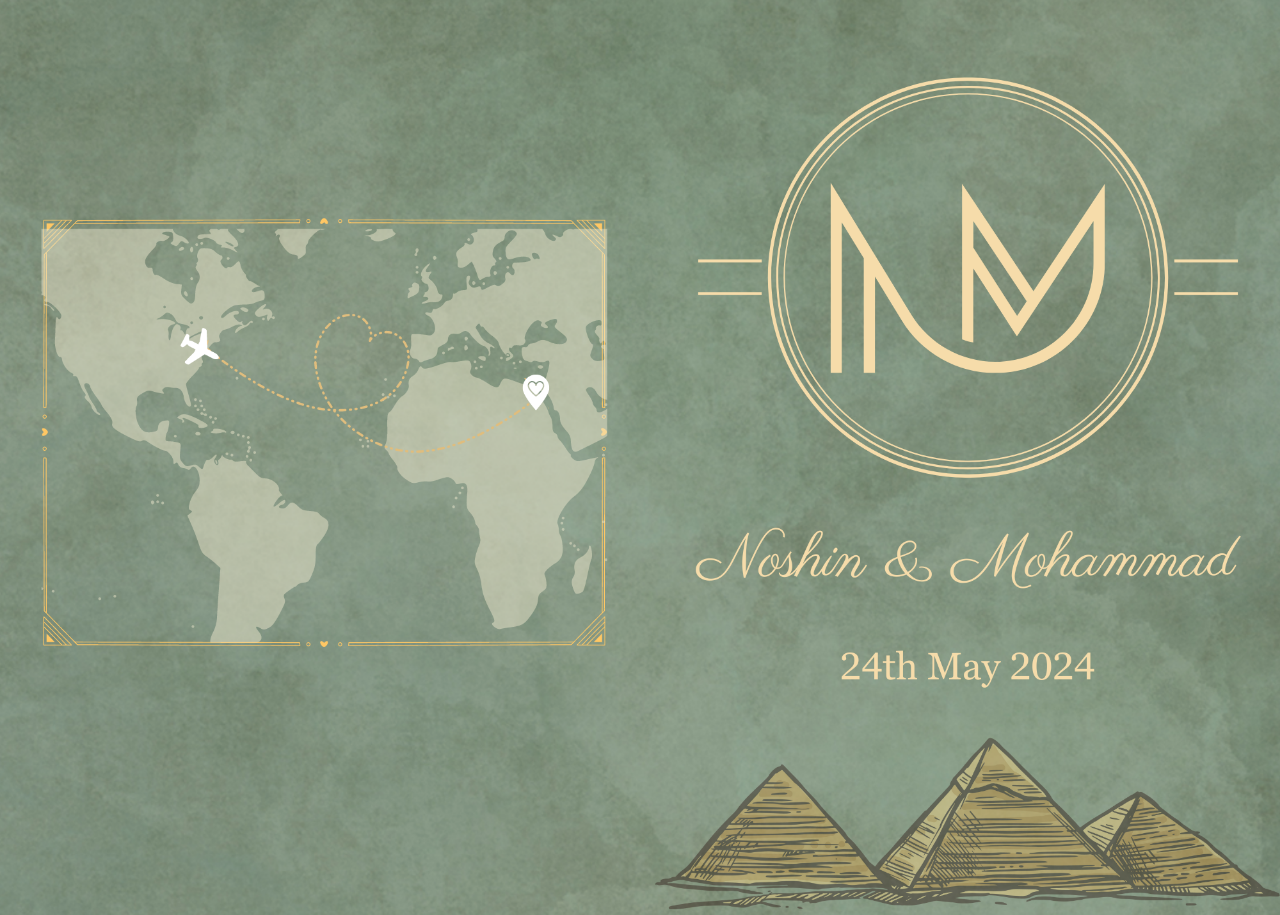
==== index.html @ fd436bfc "initial commit" ====
<!DOCTYPE html>
<html>
<head>
    <title>mohammadxnoshin</title>
    <link rel="stylesheet" href="style.css">
</head>
<body>
    <img src="Egypt passport cover.png" style="width:100%"/>
</body>

</html>
---- style.css ----
body {
    /*background: #6e28d9;*/
    padding: 0 0px;
    color: white; /* Change my color to yellow */
    margin: 0;
    height: 100%;
    display: flex;
    justify-content: space-around;
    align-items: center;
    flex-flow: column;
  }
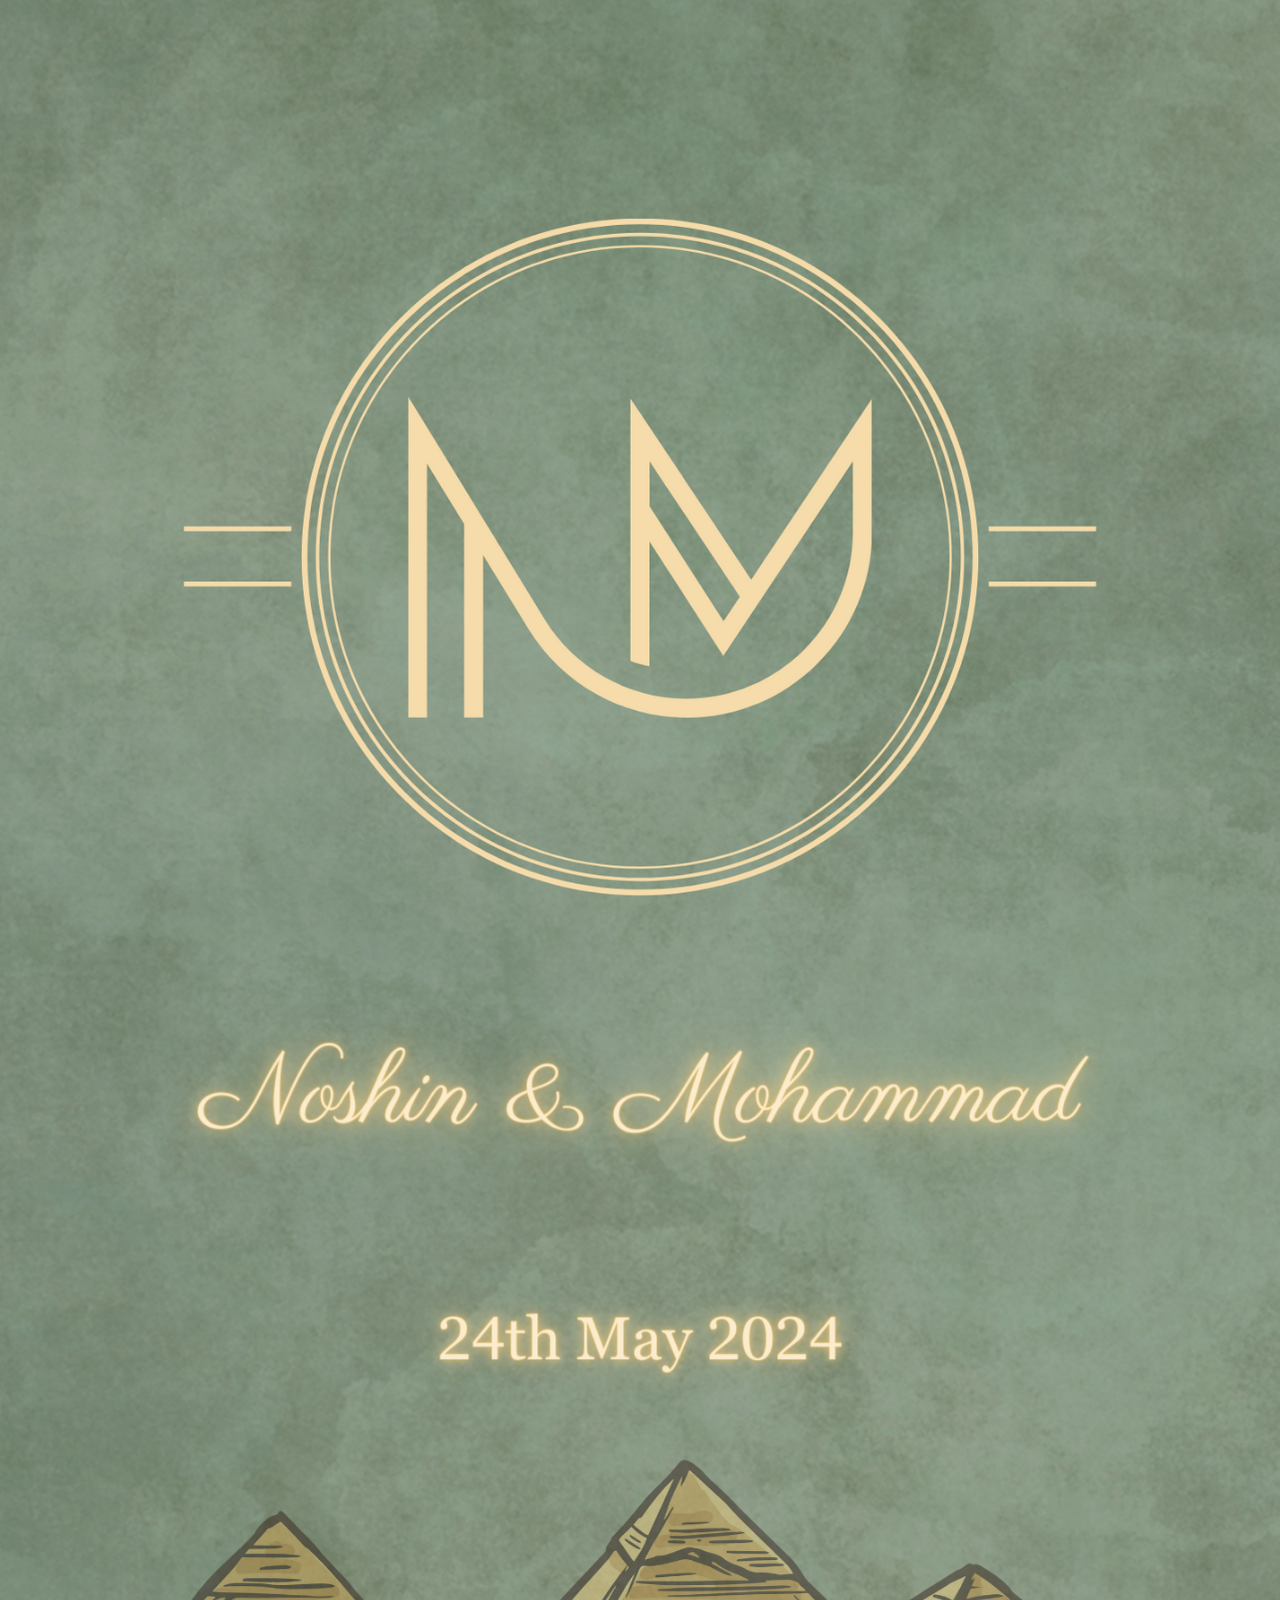
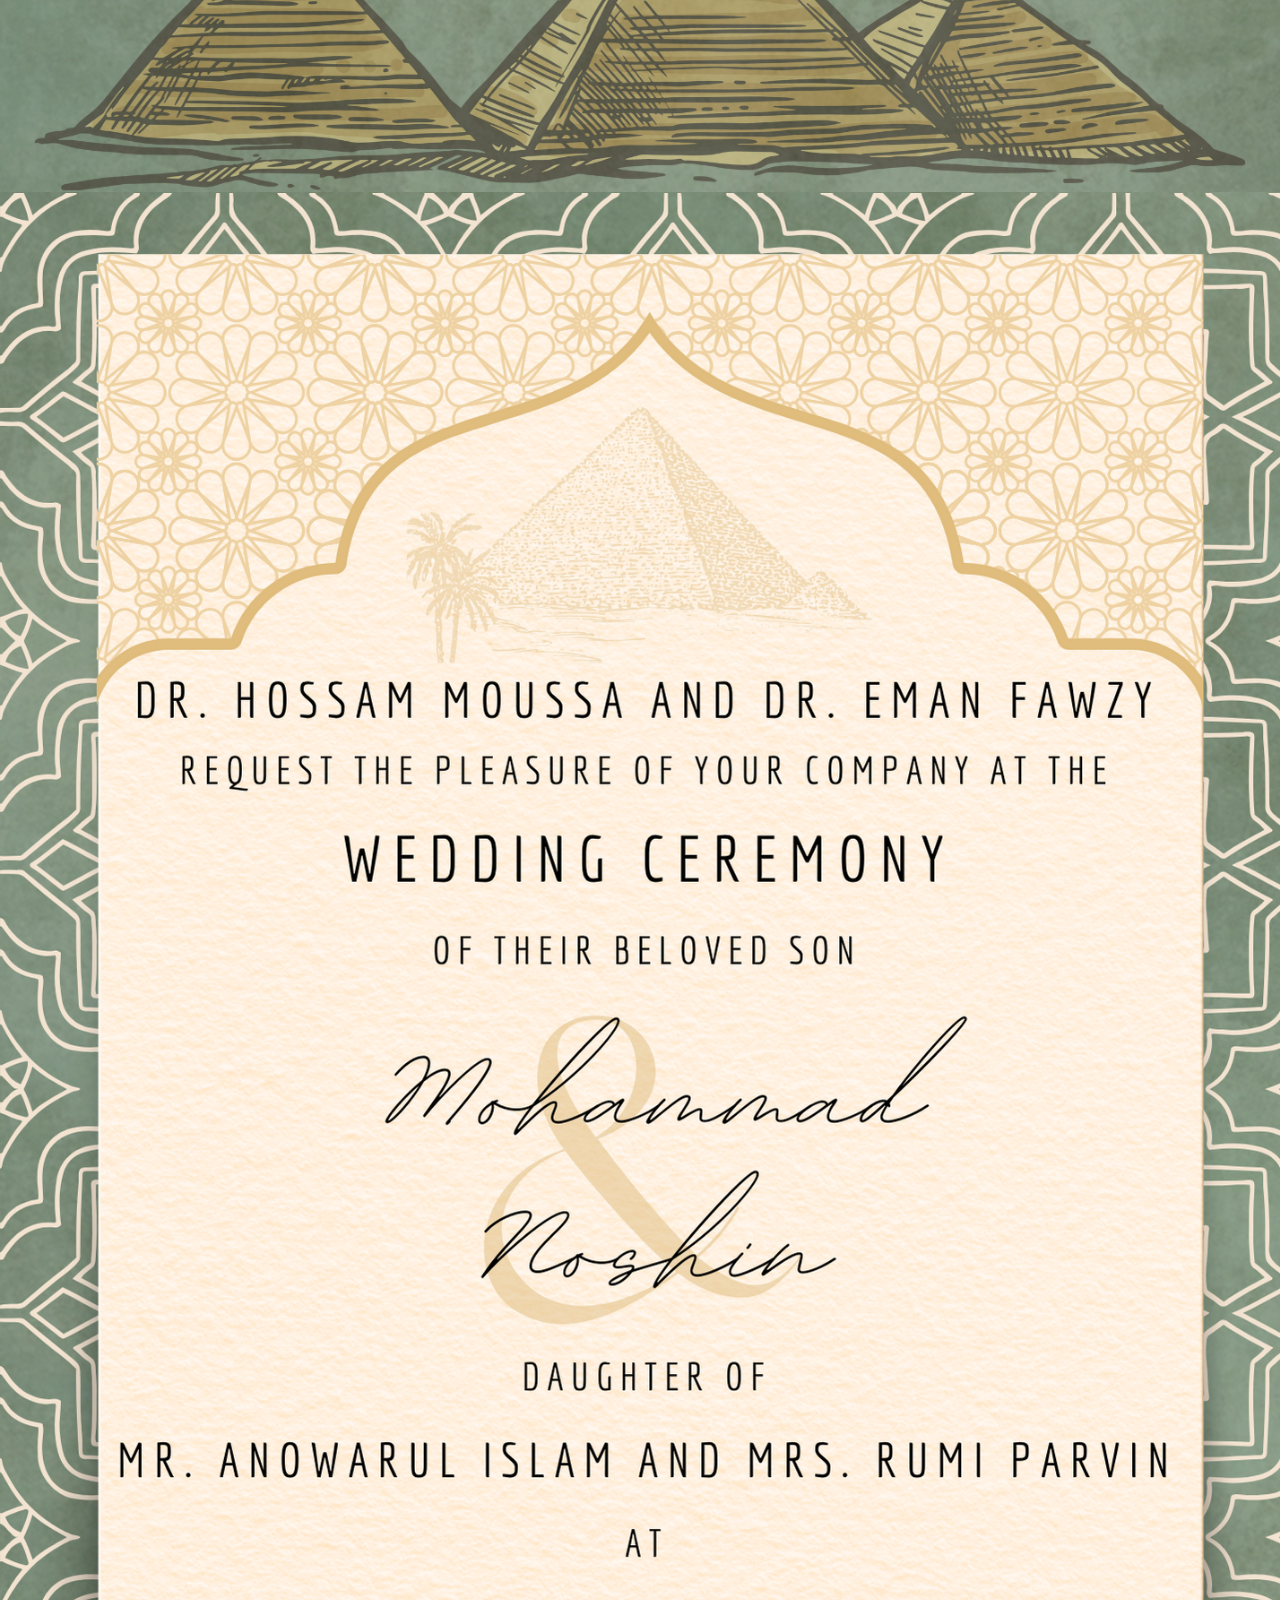
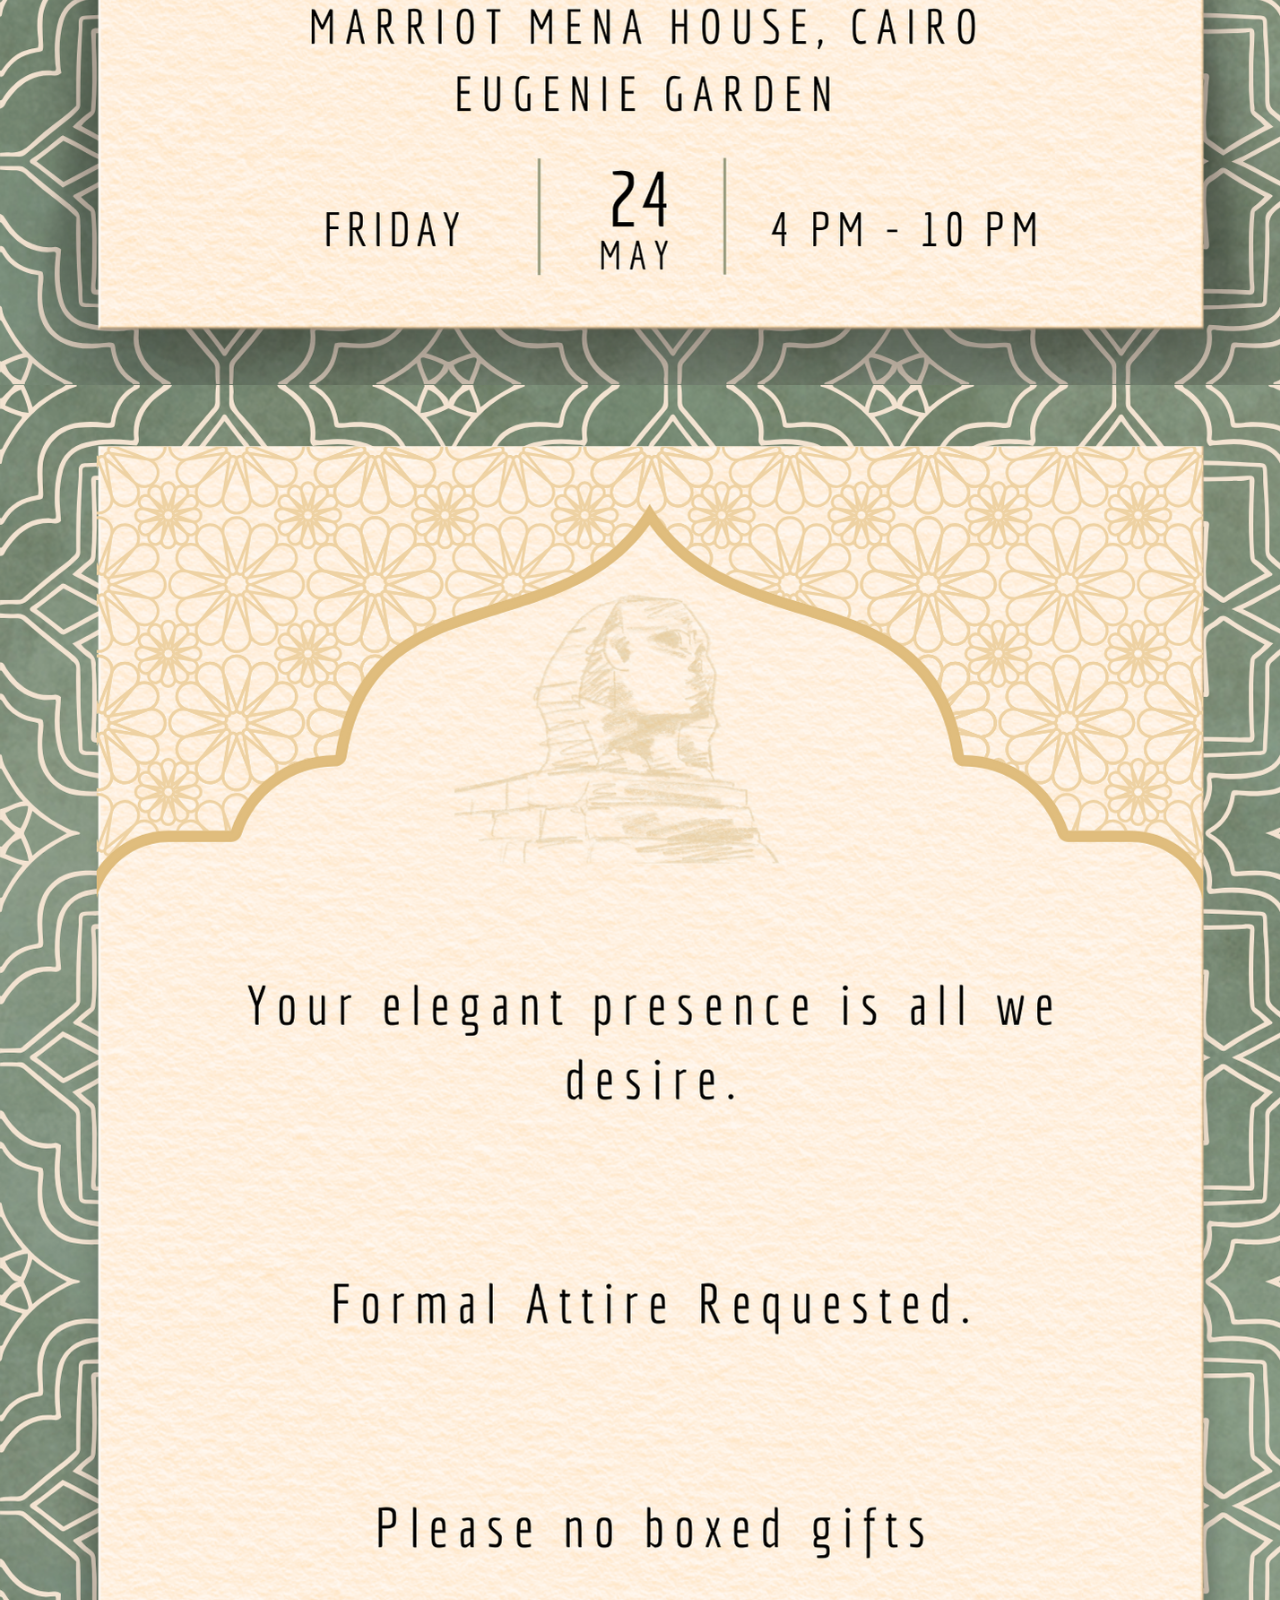
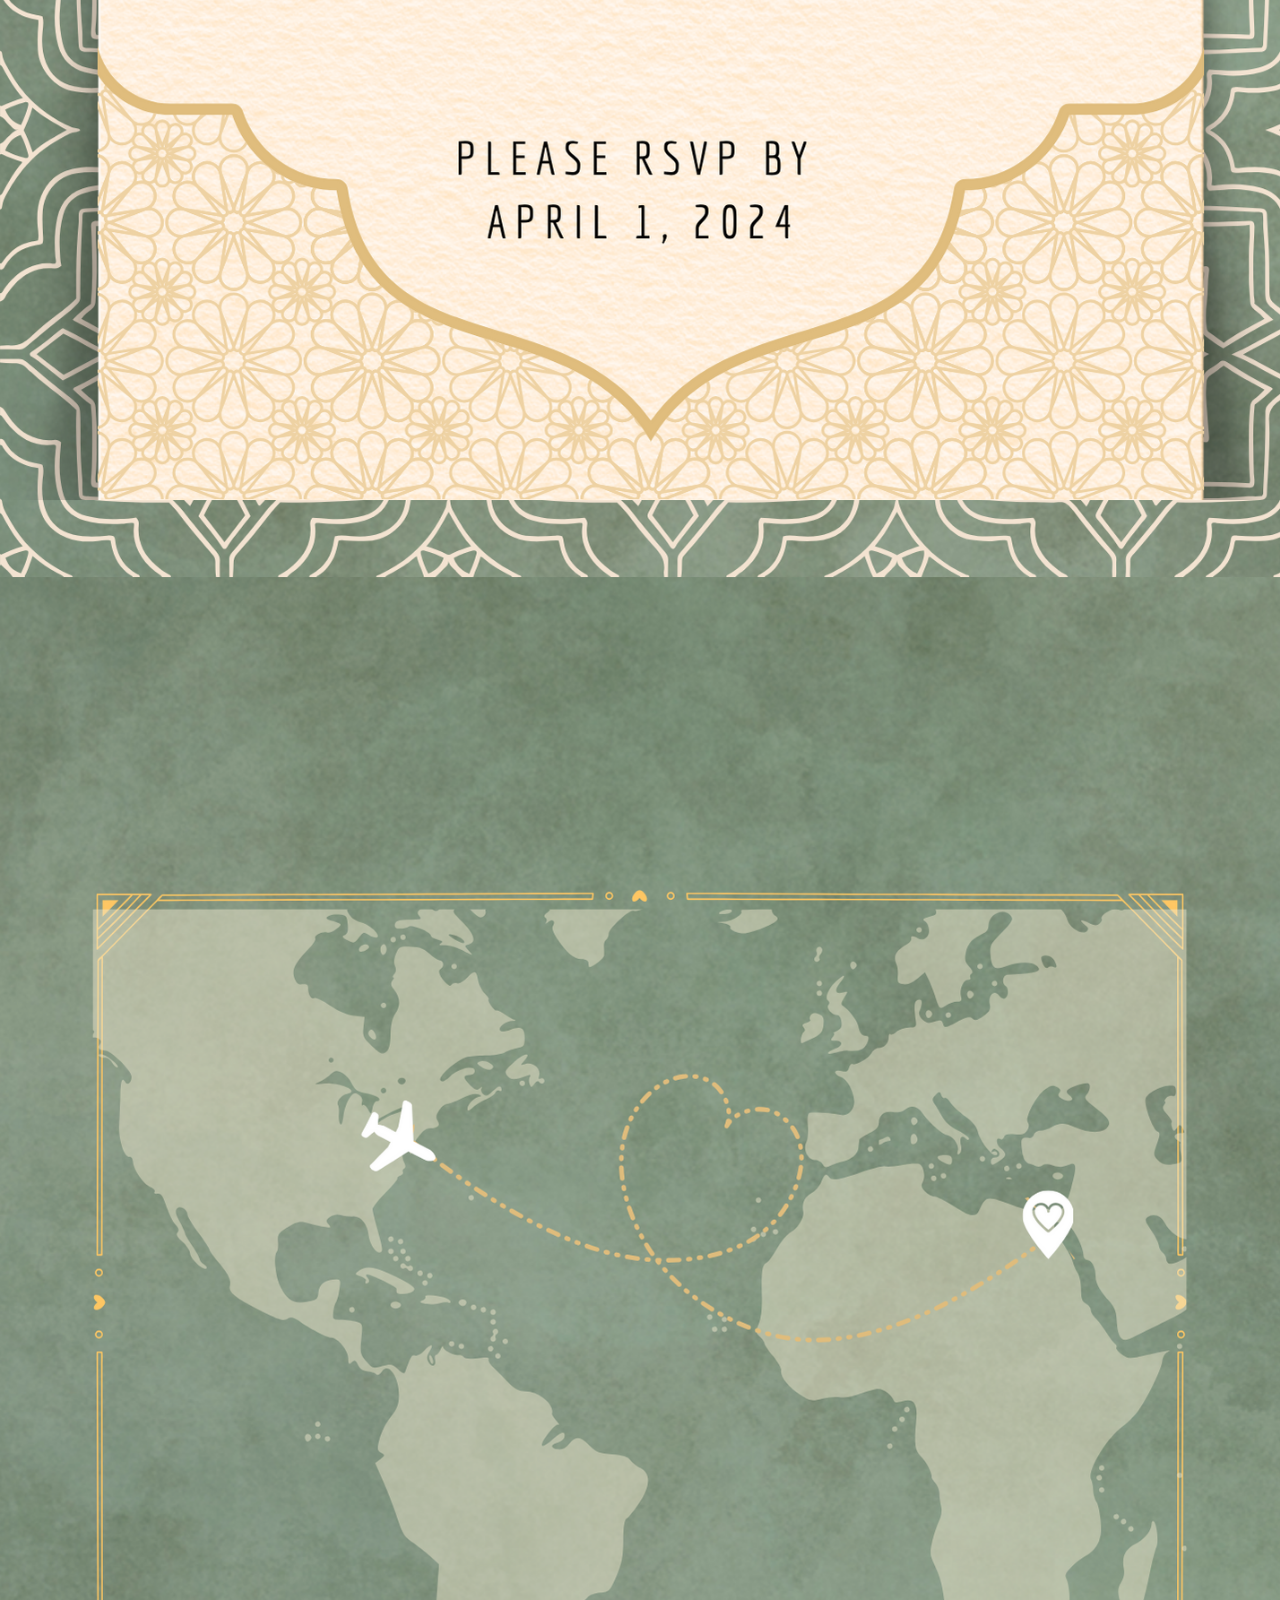
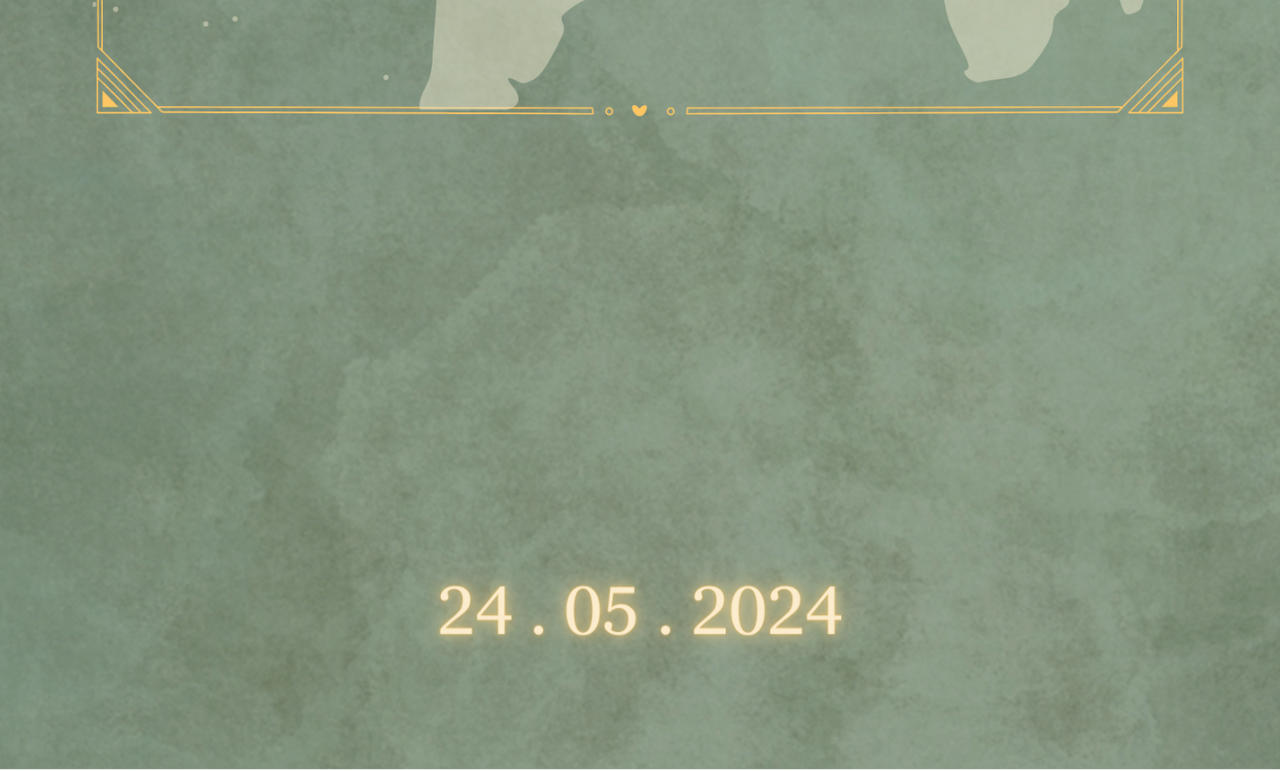
==== commit 9059a309: "added all pages" ====
--- a/index.html
+++ b/index.html
@@ -5,7 +5,10 @@
     <link rel="stylesheet" href="style.css">
 </head>
 <body>
-    <img src="Egypt passport cover.png" style="width:100%"/>
+    <img src="images/5.png" style="width:100%"/>
+    <img src="images/1.png" style="width:100%"/>
+    <img src="images/2.png" style="width:100%"/>
+    <img src="images/6.png" style="width:100%"/>
 </body>
 
 </html>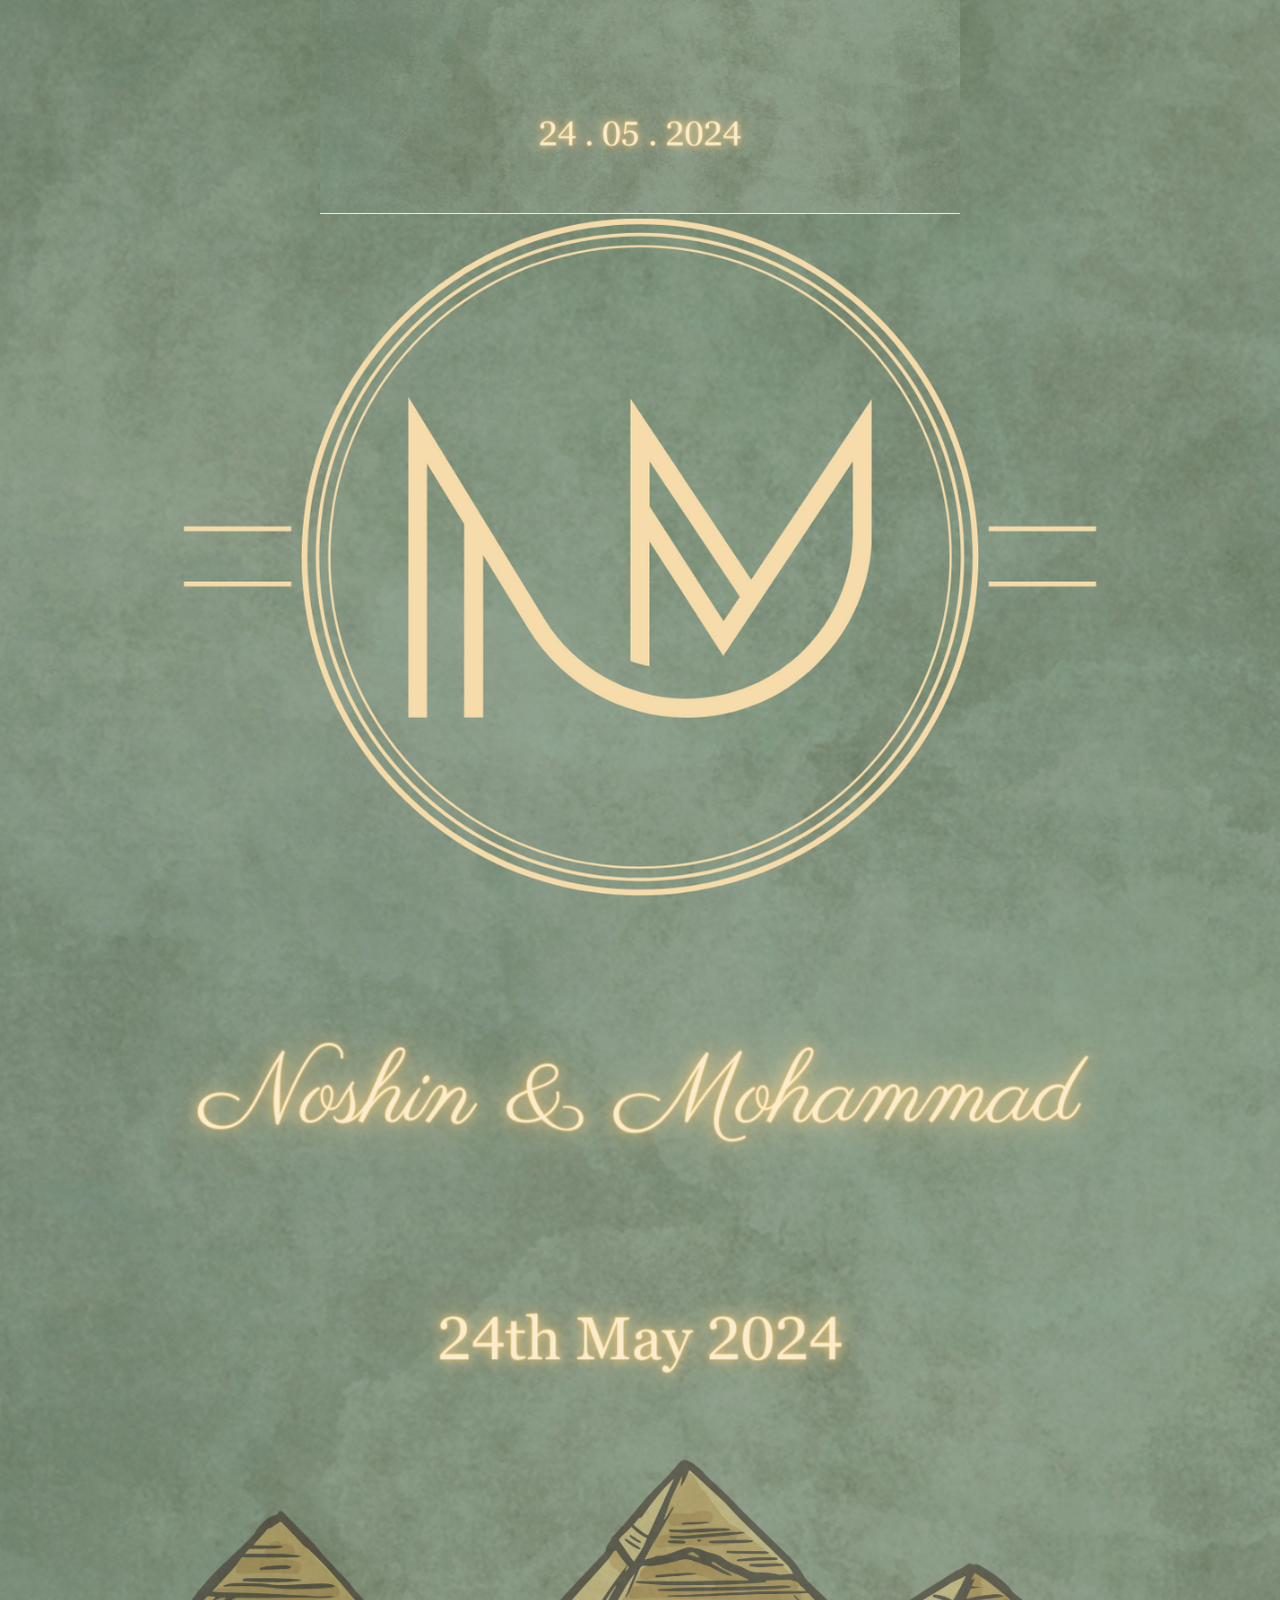
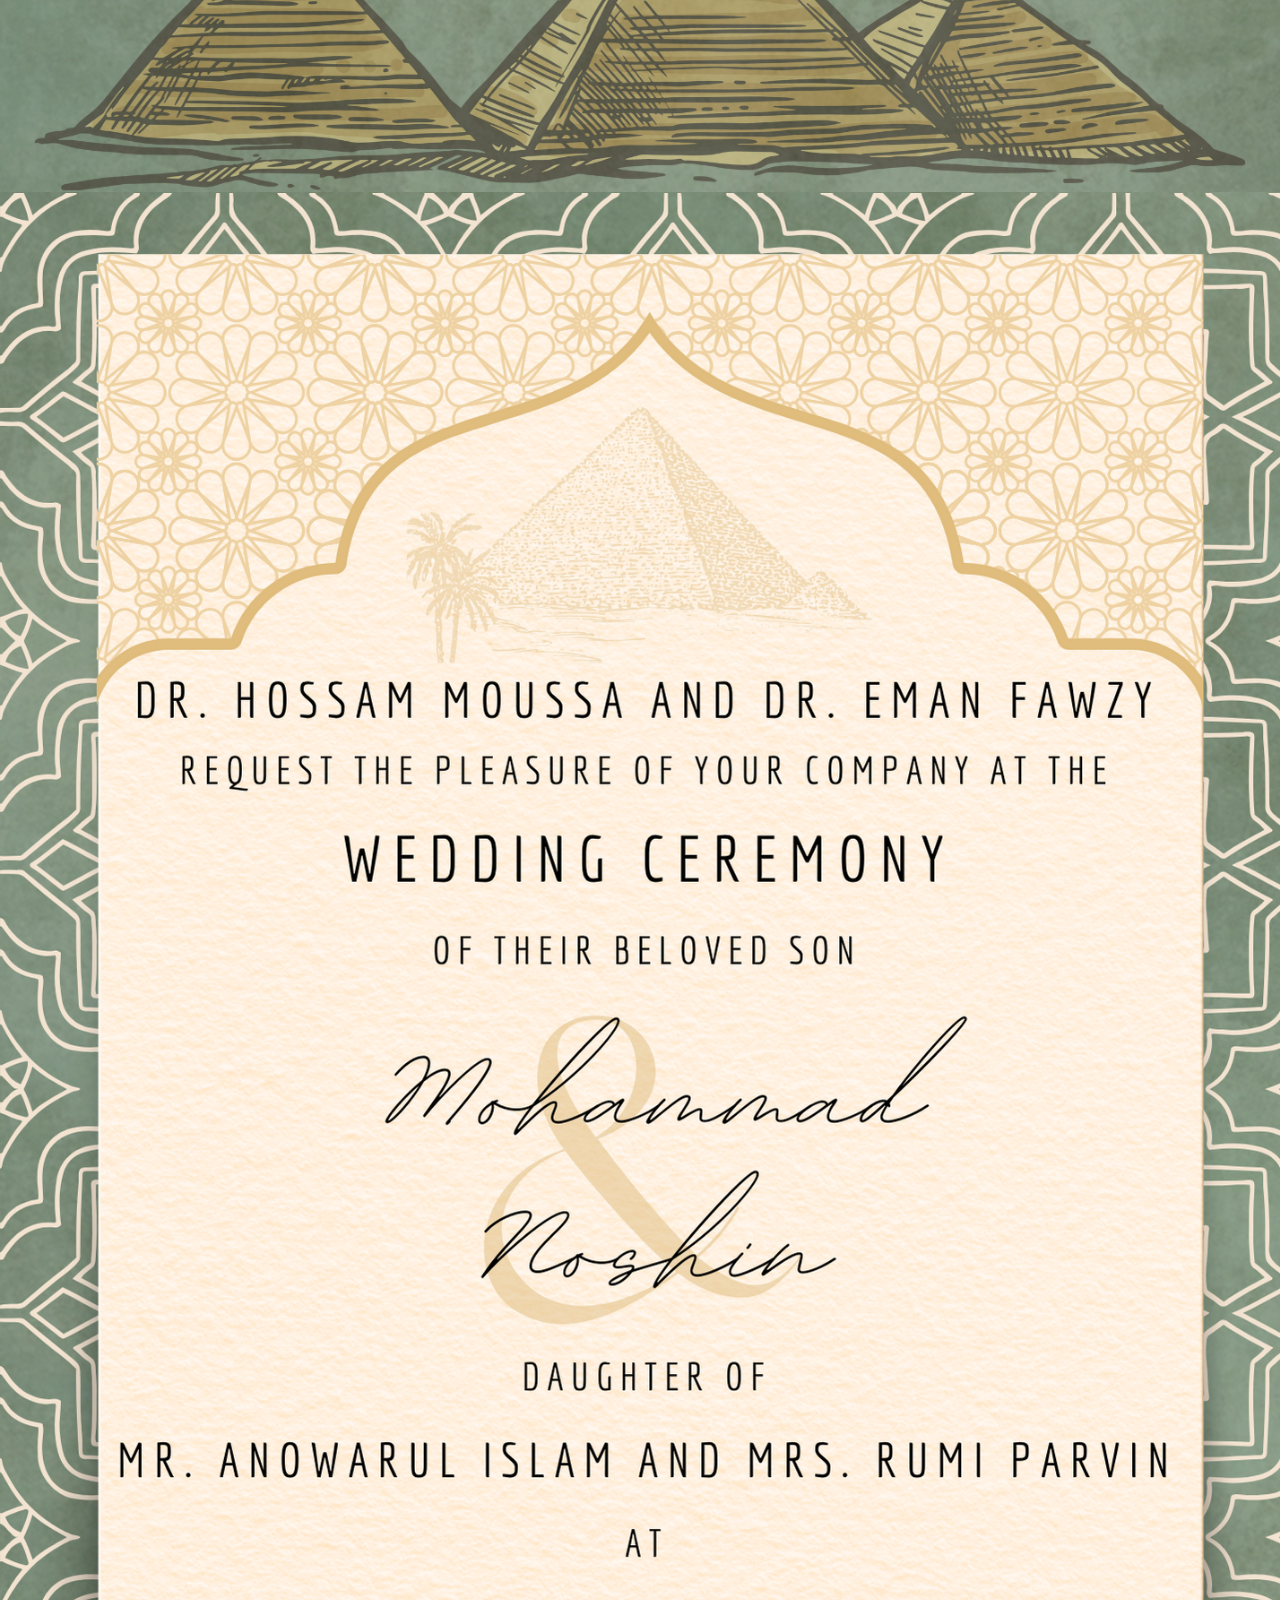
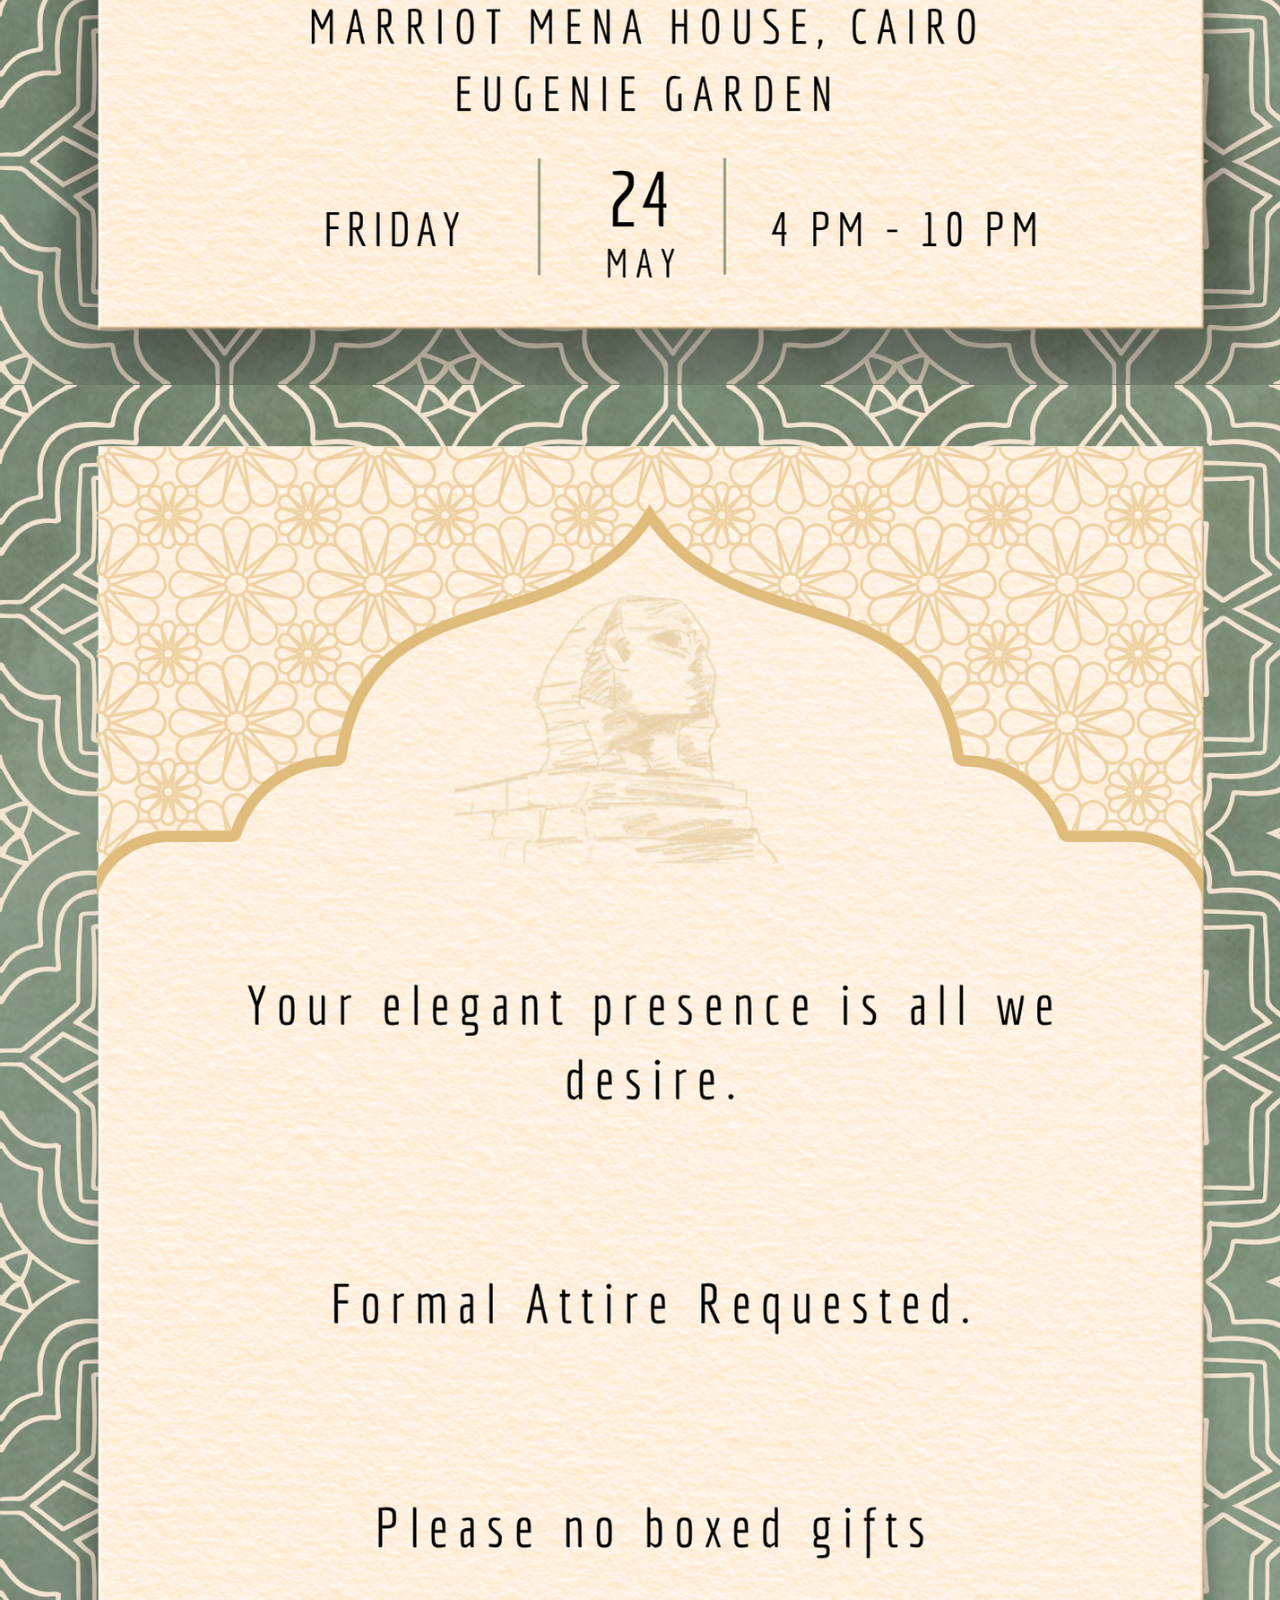
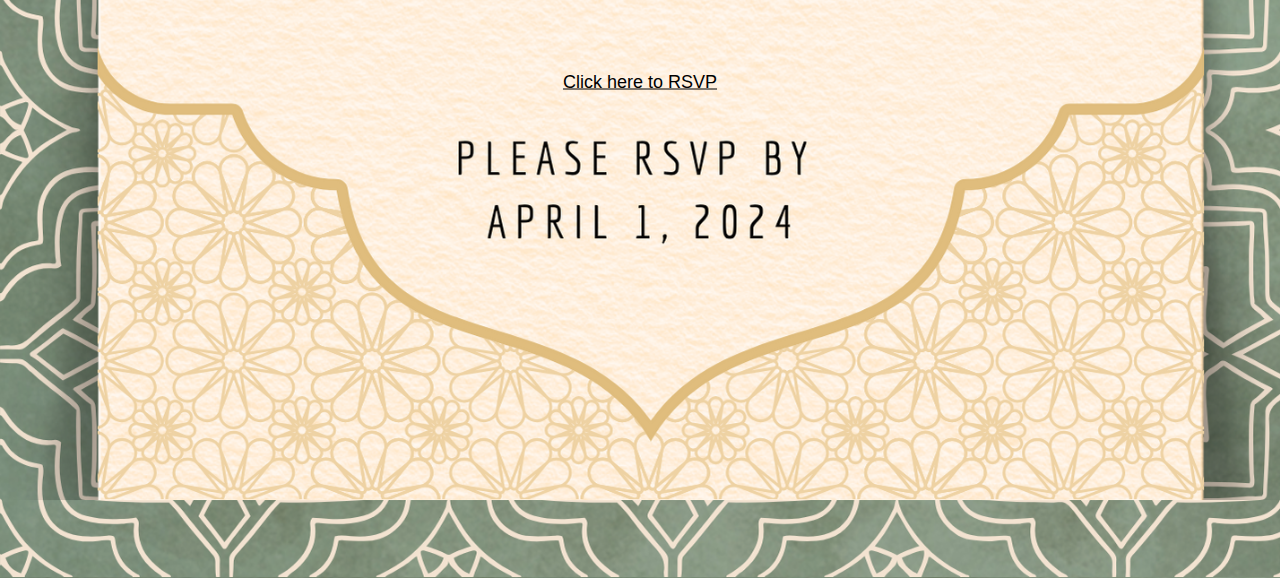
==== commit a43bc8f6: "added button" ====
--- a/index.html
+++ b/index.html
@@ -1,14 +1,21 @@
 <!DOCTYPE html>
 <html>
+
 <head>
     <title>mohammadxnoshin</title>
     <link rel="stylesheet" href="style.css">
+    <meta name="viewport" content="width=device-width, height=device-height, initial-scale=1.0, viewport-fit=cover">
 </head>
+
 <body>
-    <img src="images/5.png" style="width:100%"/>
-    <img src="images/1.png" style="width:100%"/>
-    <img src="images/2.png" style="width:100%"/>
-    <img src="images/6.png" style="width:100%"/>
+    <div style="width:100%"><img src="images/5.png" style="width:100%" /></div>
+    <div style="width:100%"><img src="images/1.png" style="width:100%" /></div>
+    <div style="width:100%">
+        <img src="images/2.png" style="width:100%" />
+        <a href="https://rsvpify.com" class="btn">Click here to RSVP</button>
+    </div>
+    <div style="width:100%"><img src="images/6.png" style="width:100%" /></div>
+
 </body>
 
 </html>--- a/style.css
+++ b/style.css
@@ -1,5 +1,6 @@
 body {
-    /*background: #6e28d9;*/
+    /* background: #7B8B76; */
+    background: #FFFFFF;
     padding: 0 0px;
     color: white; /* Change my color to yellow */
     margin: 0;
@@ -8,4 +9,38 @@
     justify-content: space-around;
     align-items: center;
     flex-flow: column;
+  }
+  
+  div{
+    display: flex;
+    position: relative;
+    padding: 0em;
+    margin: 0em;
+  }
+
+  img{
+    padding: 0em;
+    margin: 0em;
+  }
+
+  button, .btn{
+    position: absolute;
+    bottom: 26.5%;
+    left: 50%;
+    transform: translate(-50%, -50%);
+    font-family: Verdana, Geneva, Tahoma, sans-serif;
+    text-decoration: underline;
+    font-size: large;
+  }
+
+  a:link{
+    color: black;
+  }
+
+  a:visited{
+    color: black;
+  }
+
+  a:hover{
+    color: gray;
   }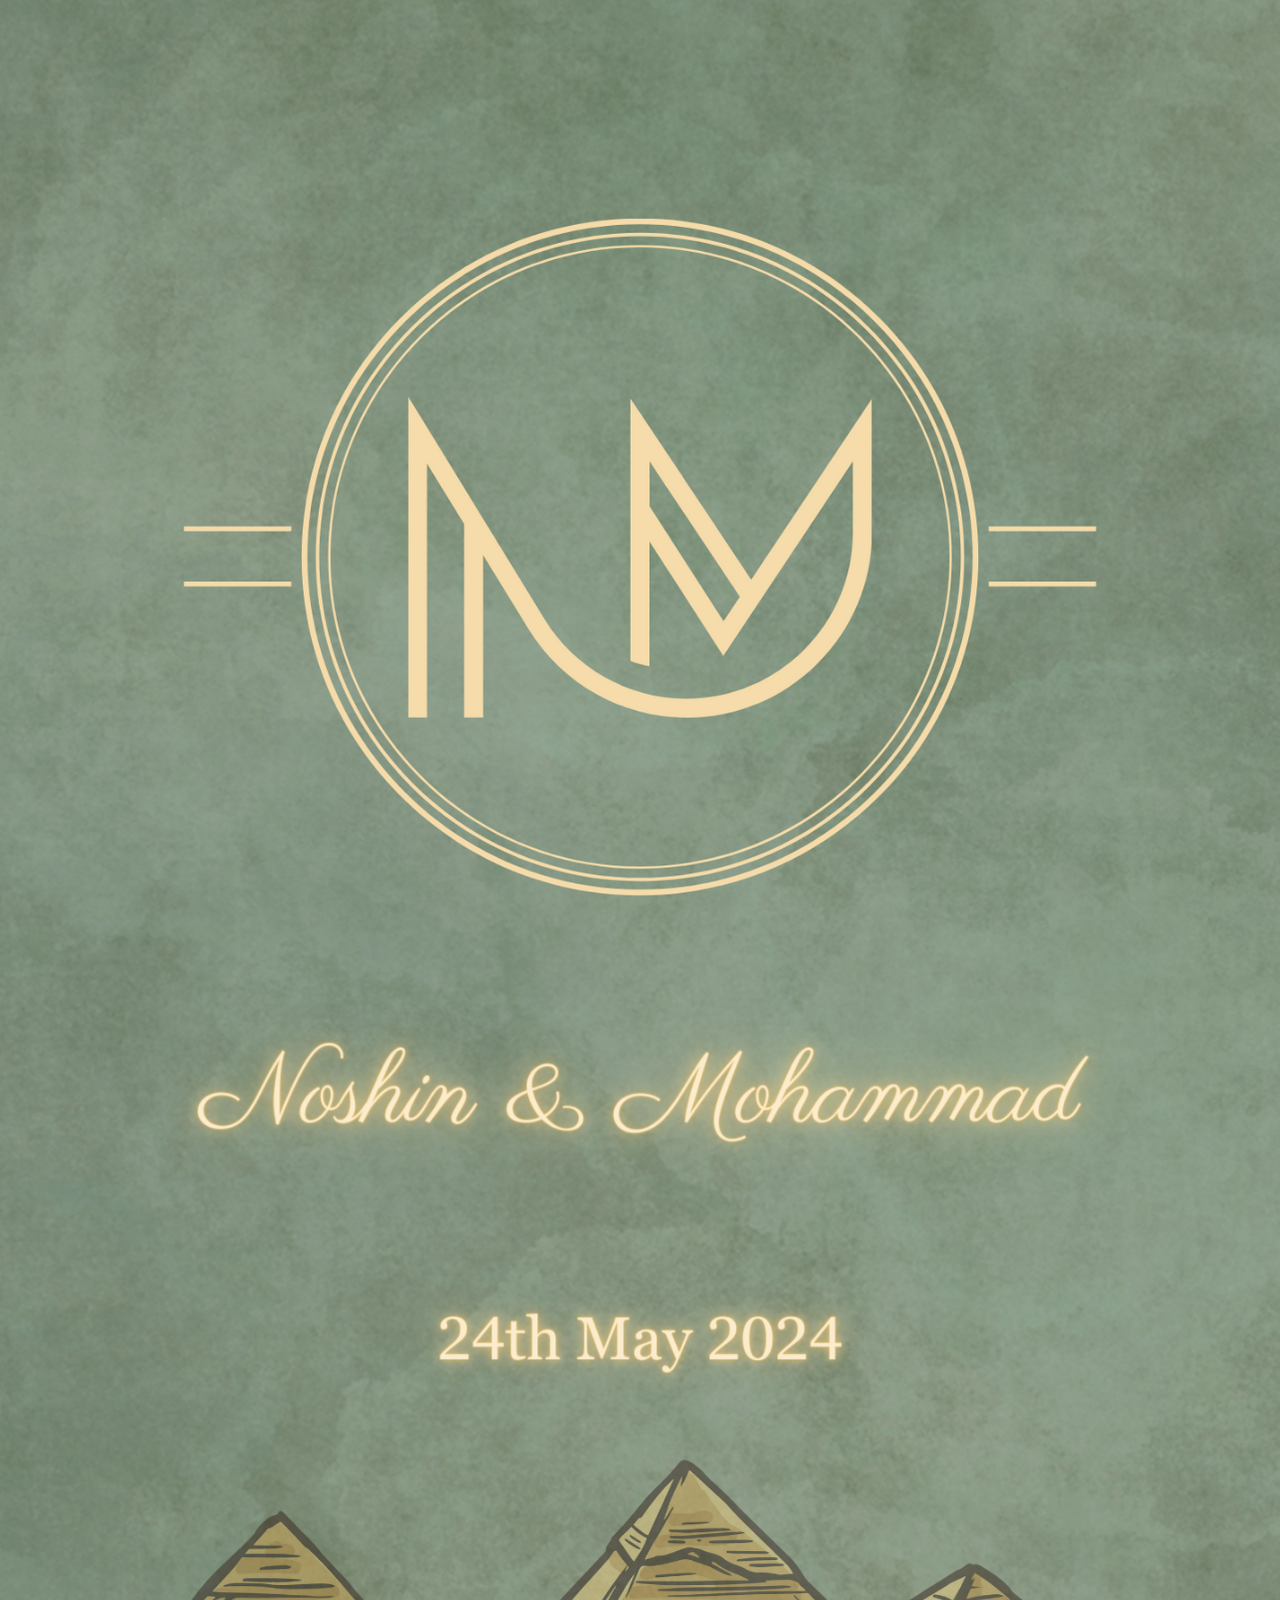
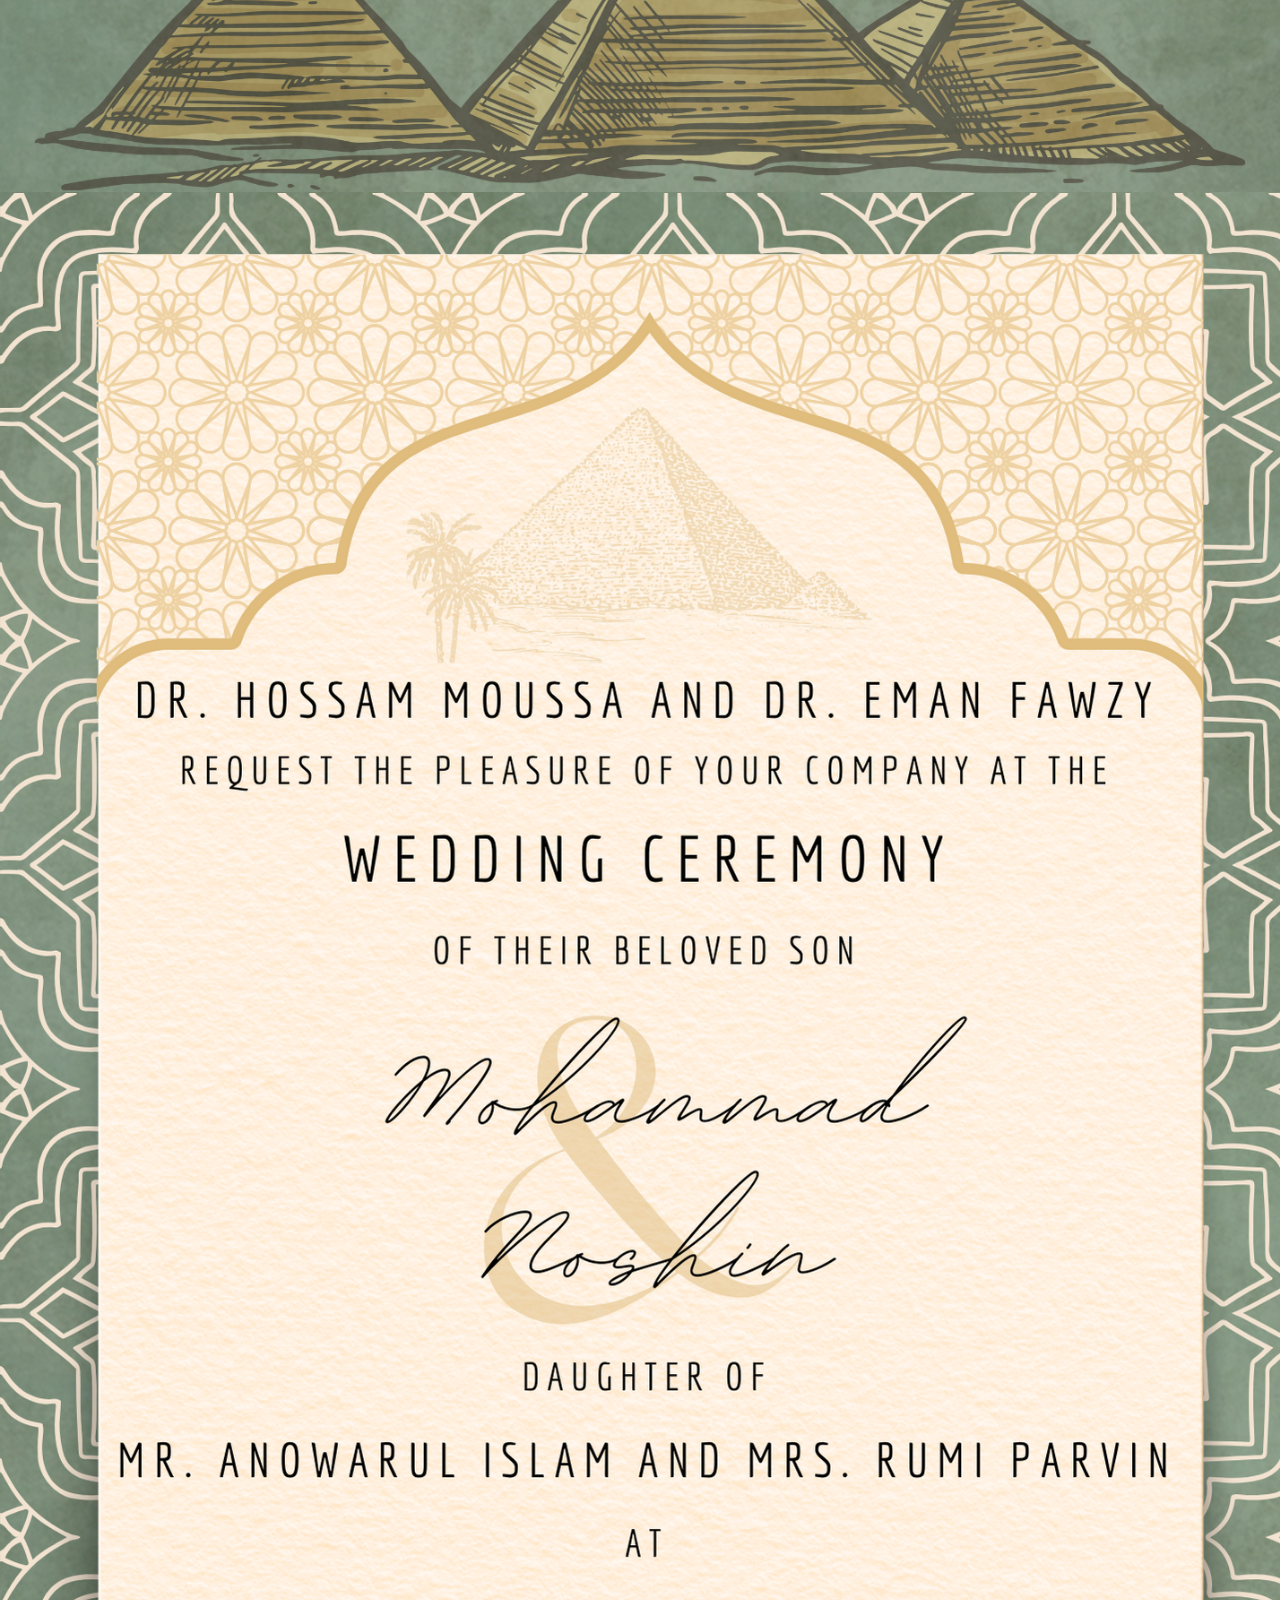
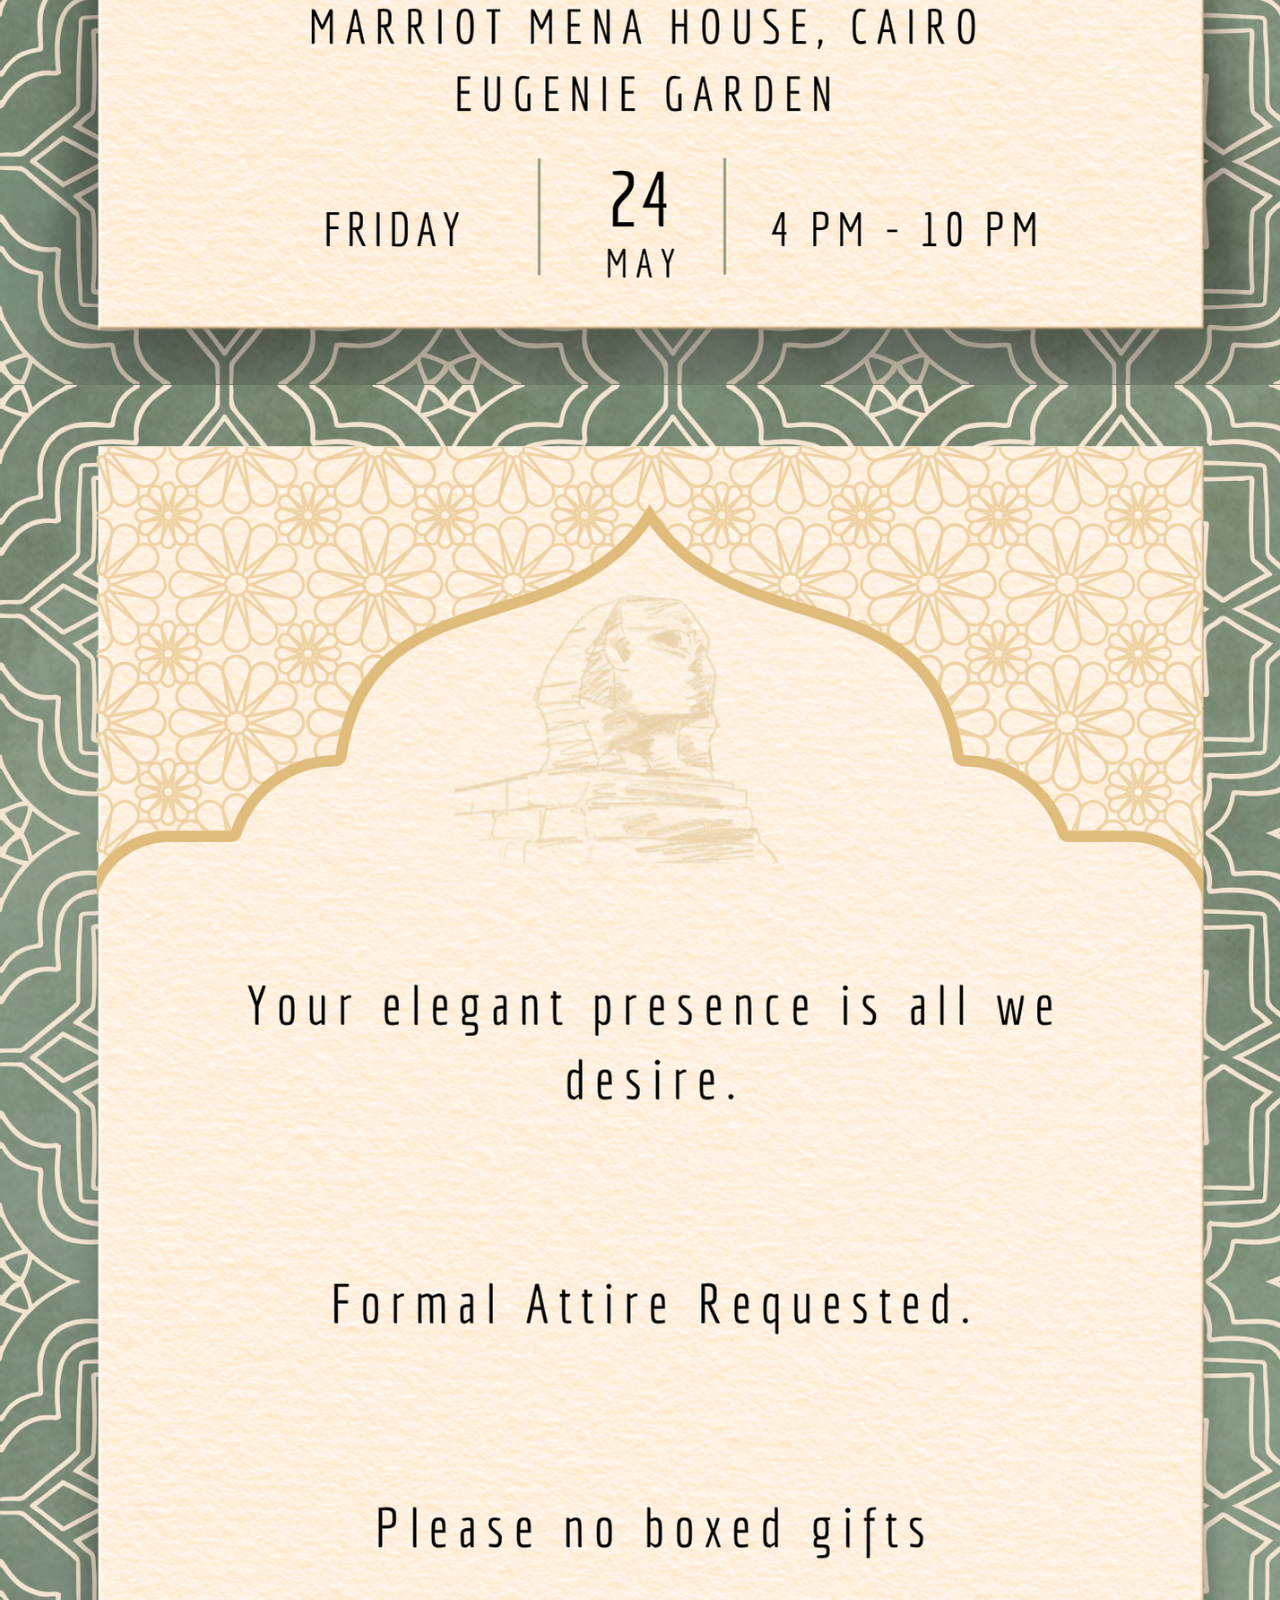
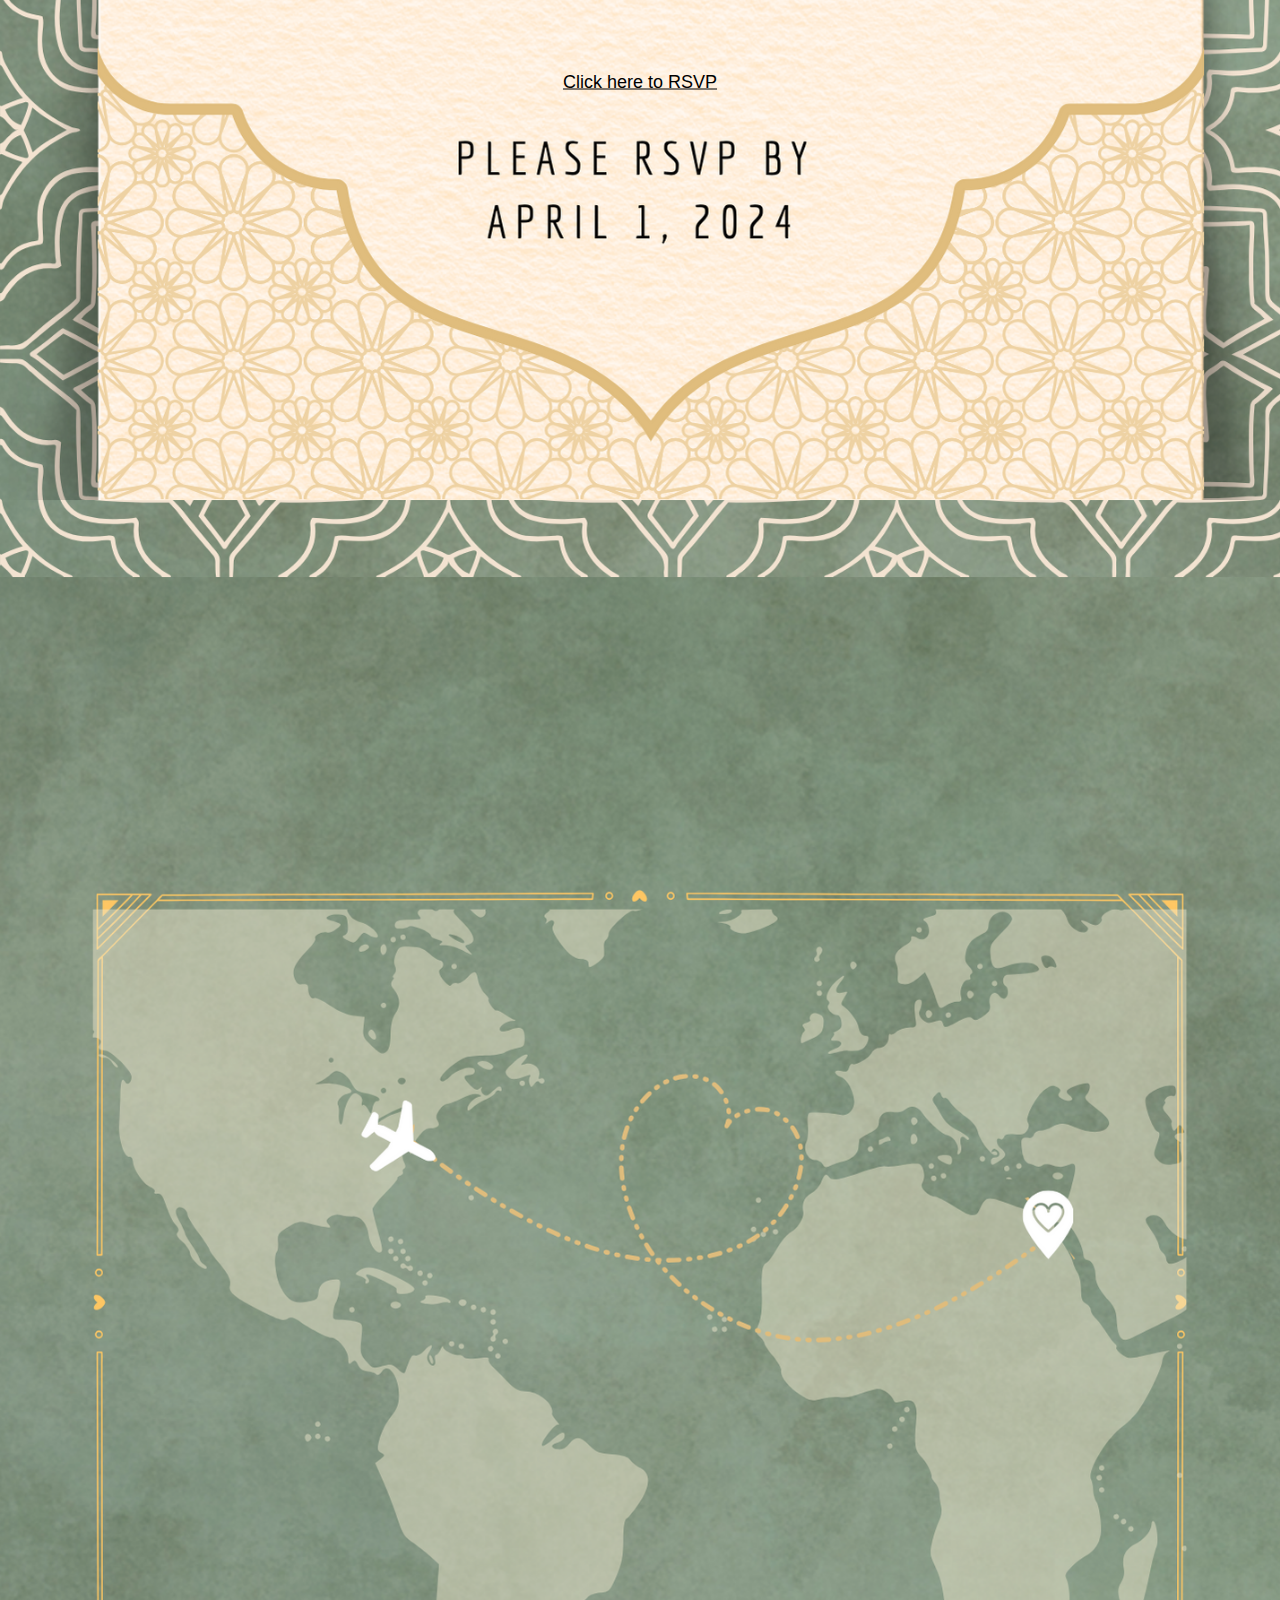
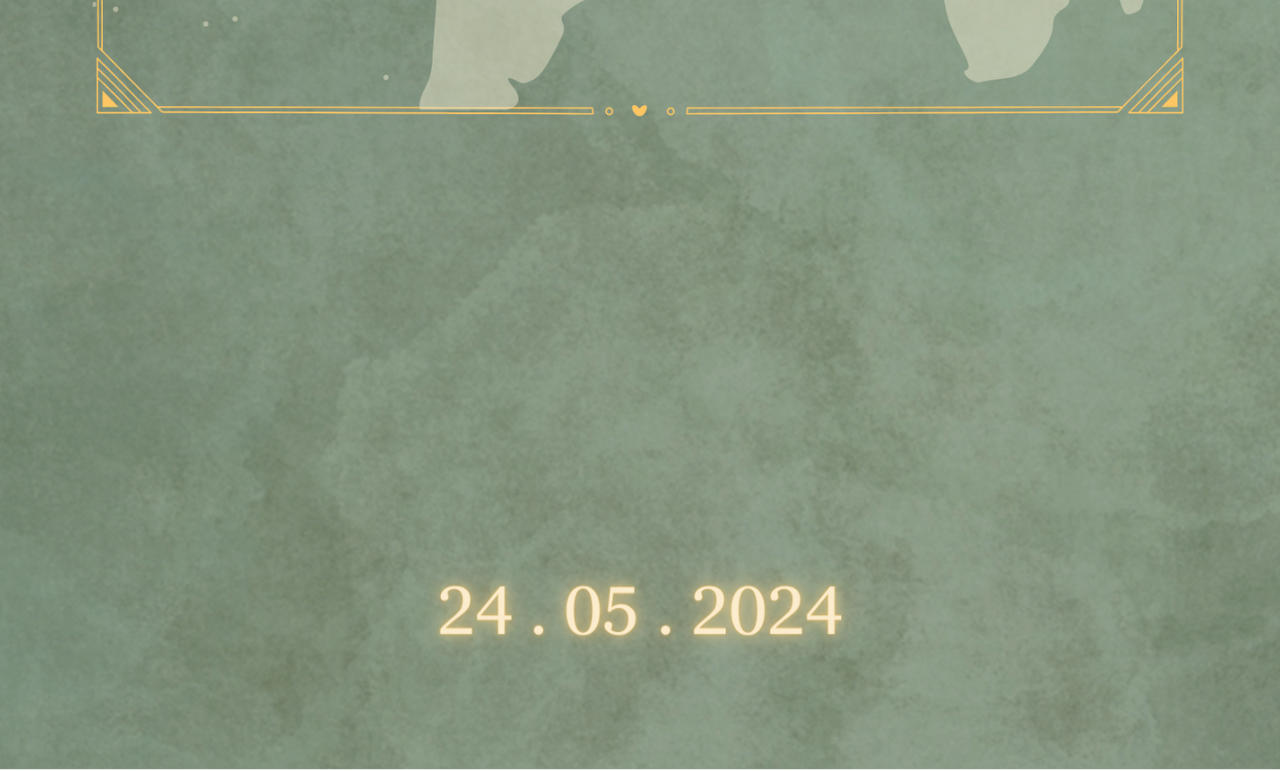
==== commit e2dc87b4: "bug" ====
--- a/index.html
+++ b/index.html
@@ -12,7 +12,7 @@
     <div style="width:100%"><img src="images/1.png" style="width:100%" /></div>
     <div style="width:100%">
         <img src="images/2.png" style="width:100%" />
-        <a href="https://rsvpify.com" class="btn">Click here to RSVP</button>
+        <a href="https://rsvpify.com" class="btn">Click here to RSVP</a>
     </div>
     <div style="width:100%"><img src="images/6.png" style="width:100%" /></div>
 
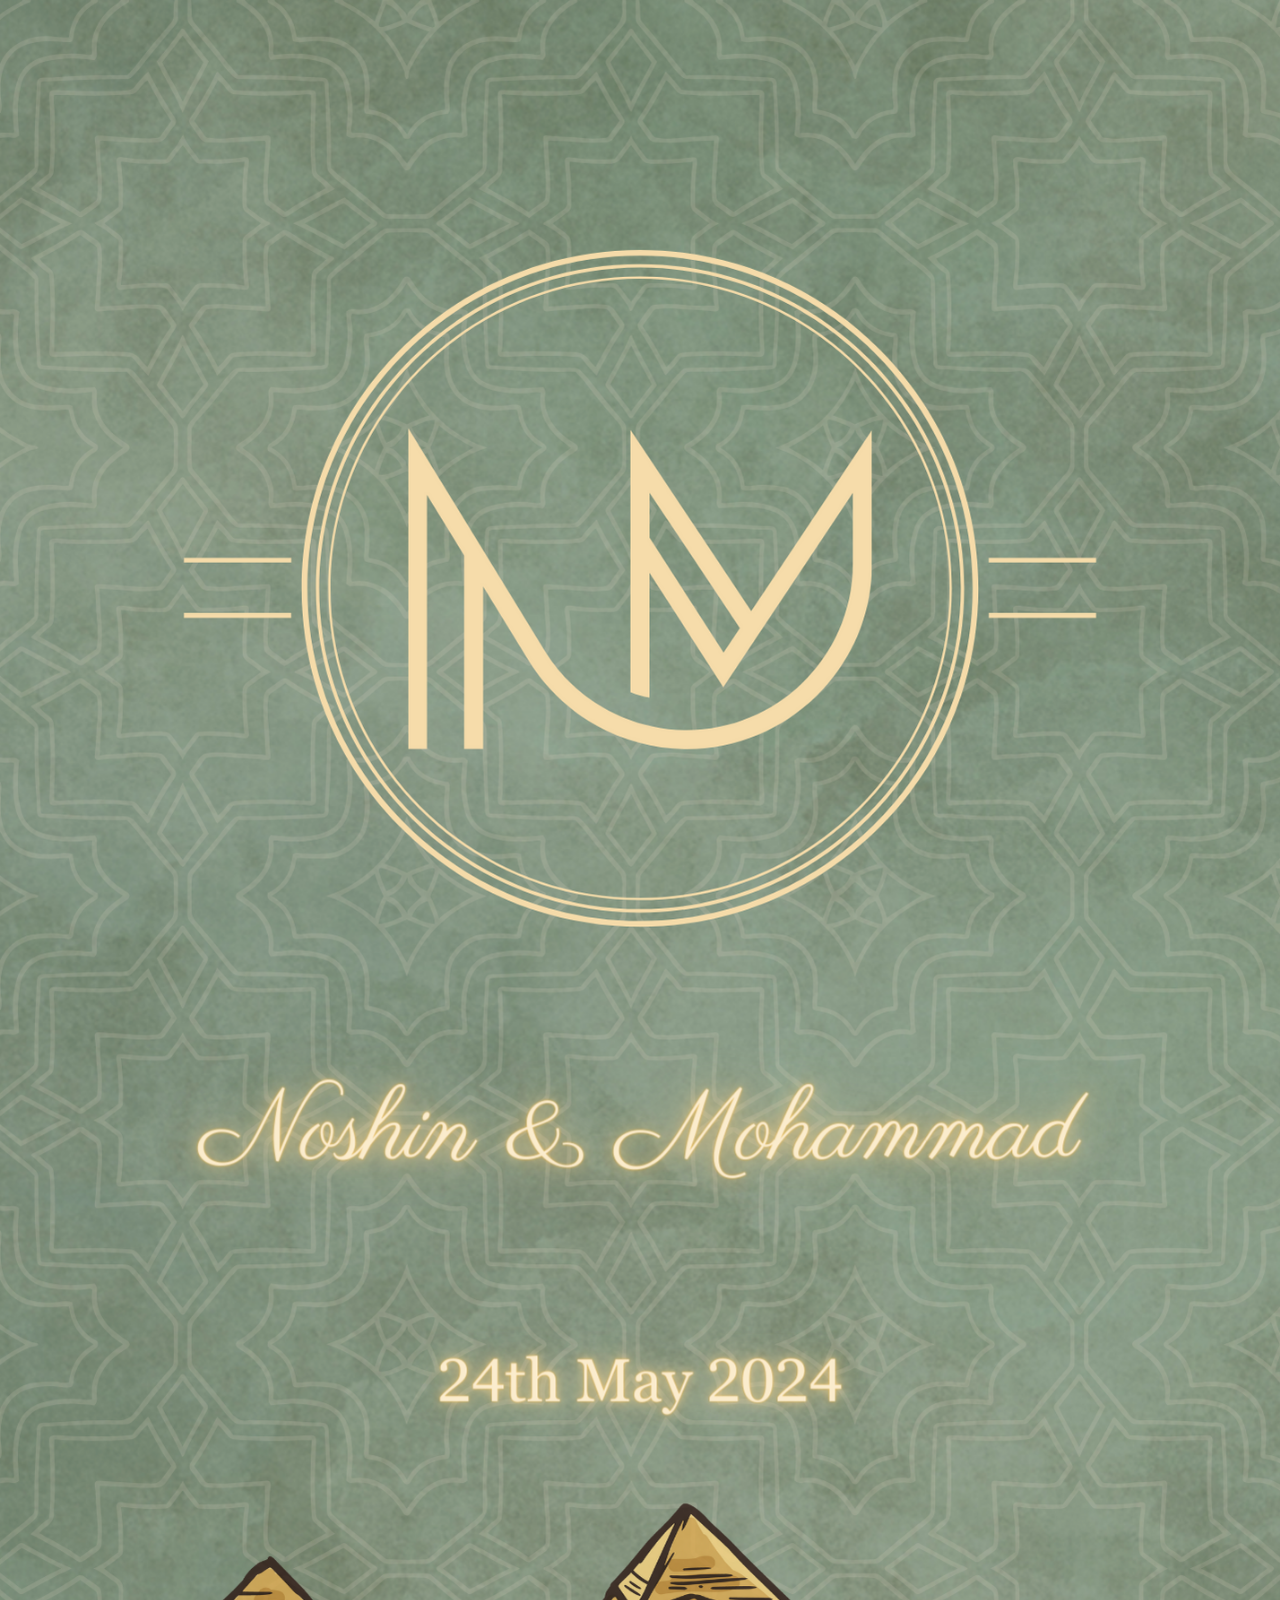
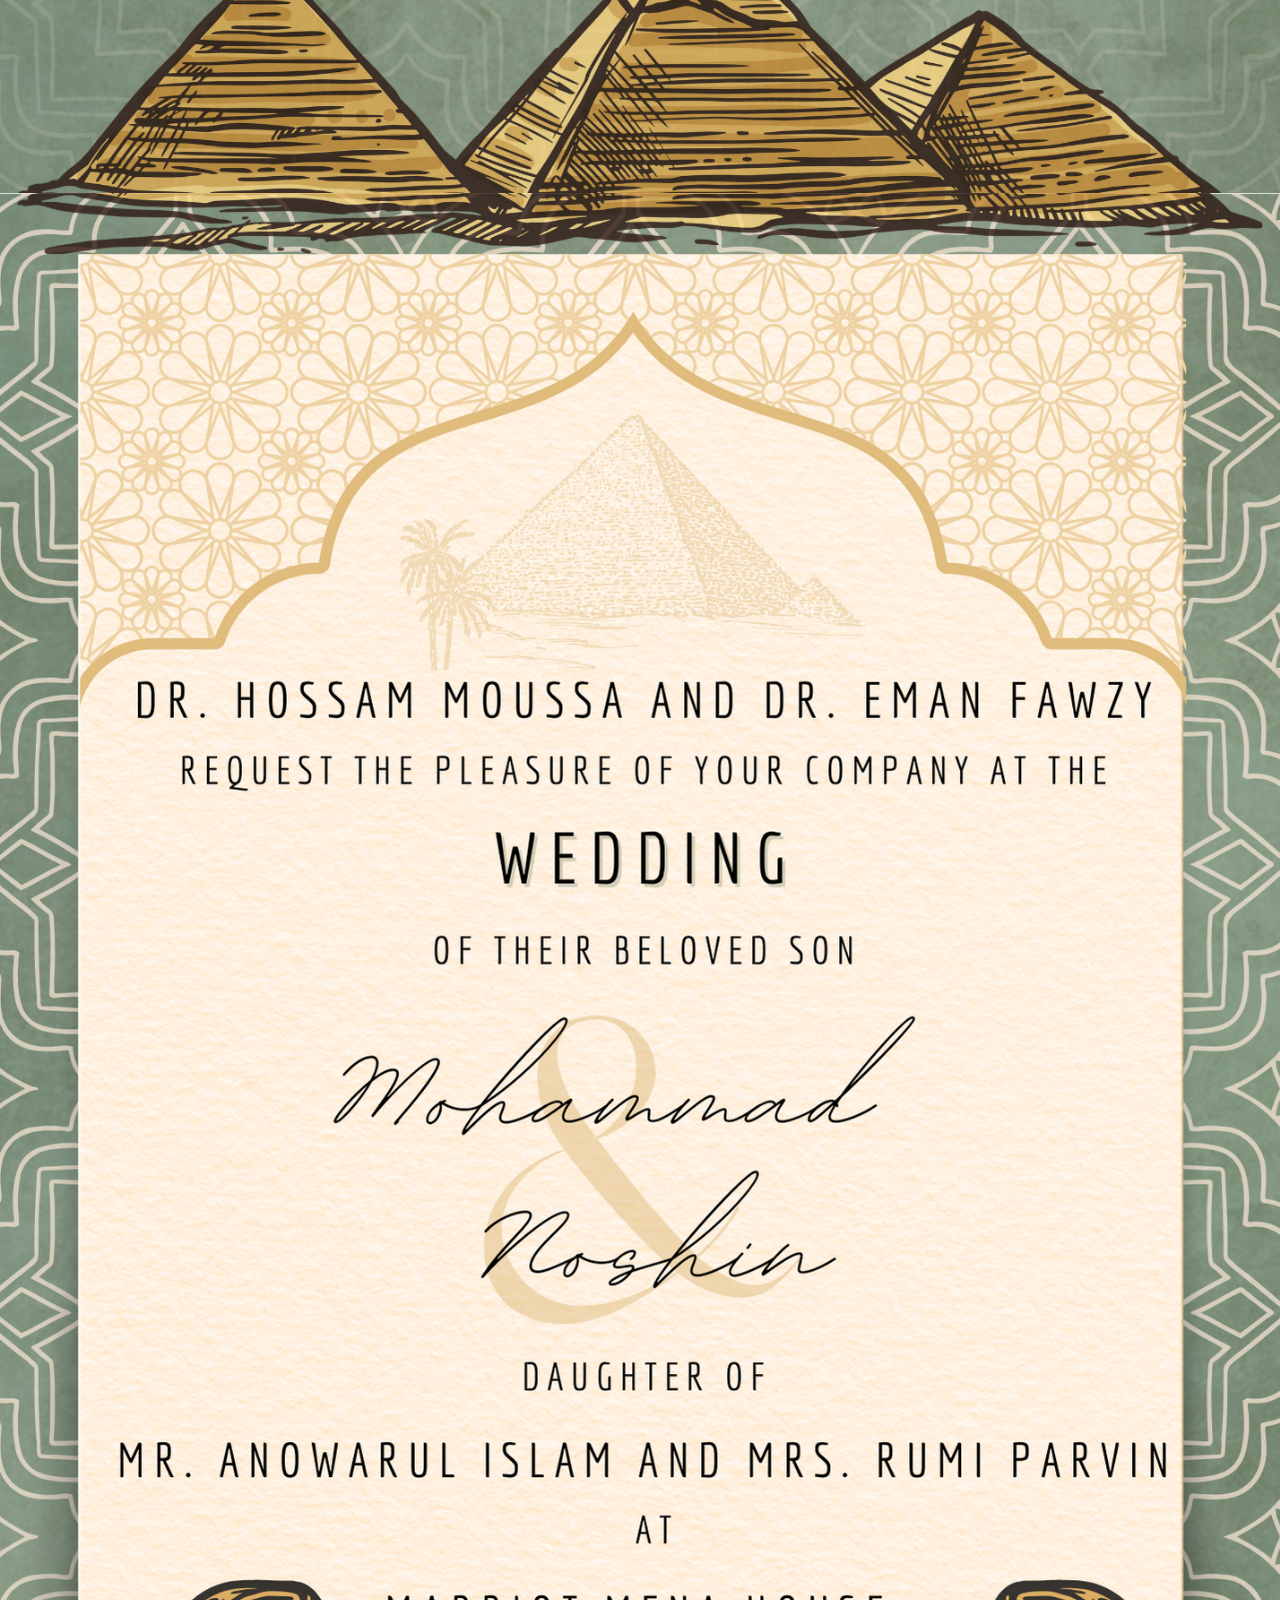
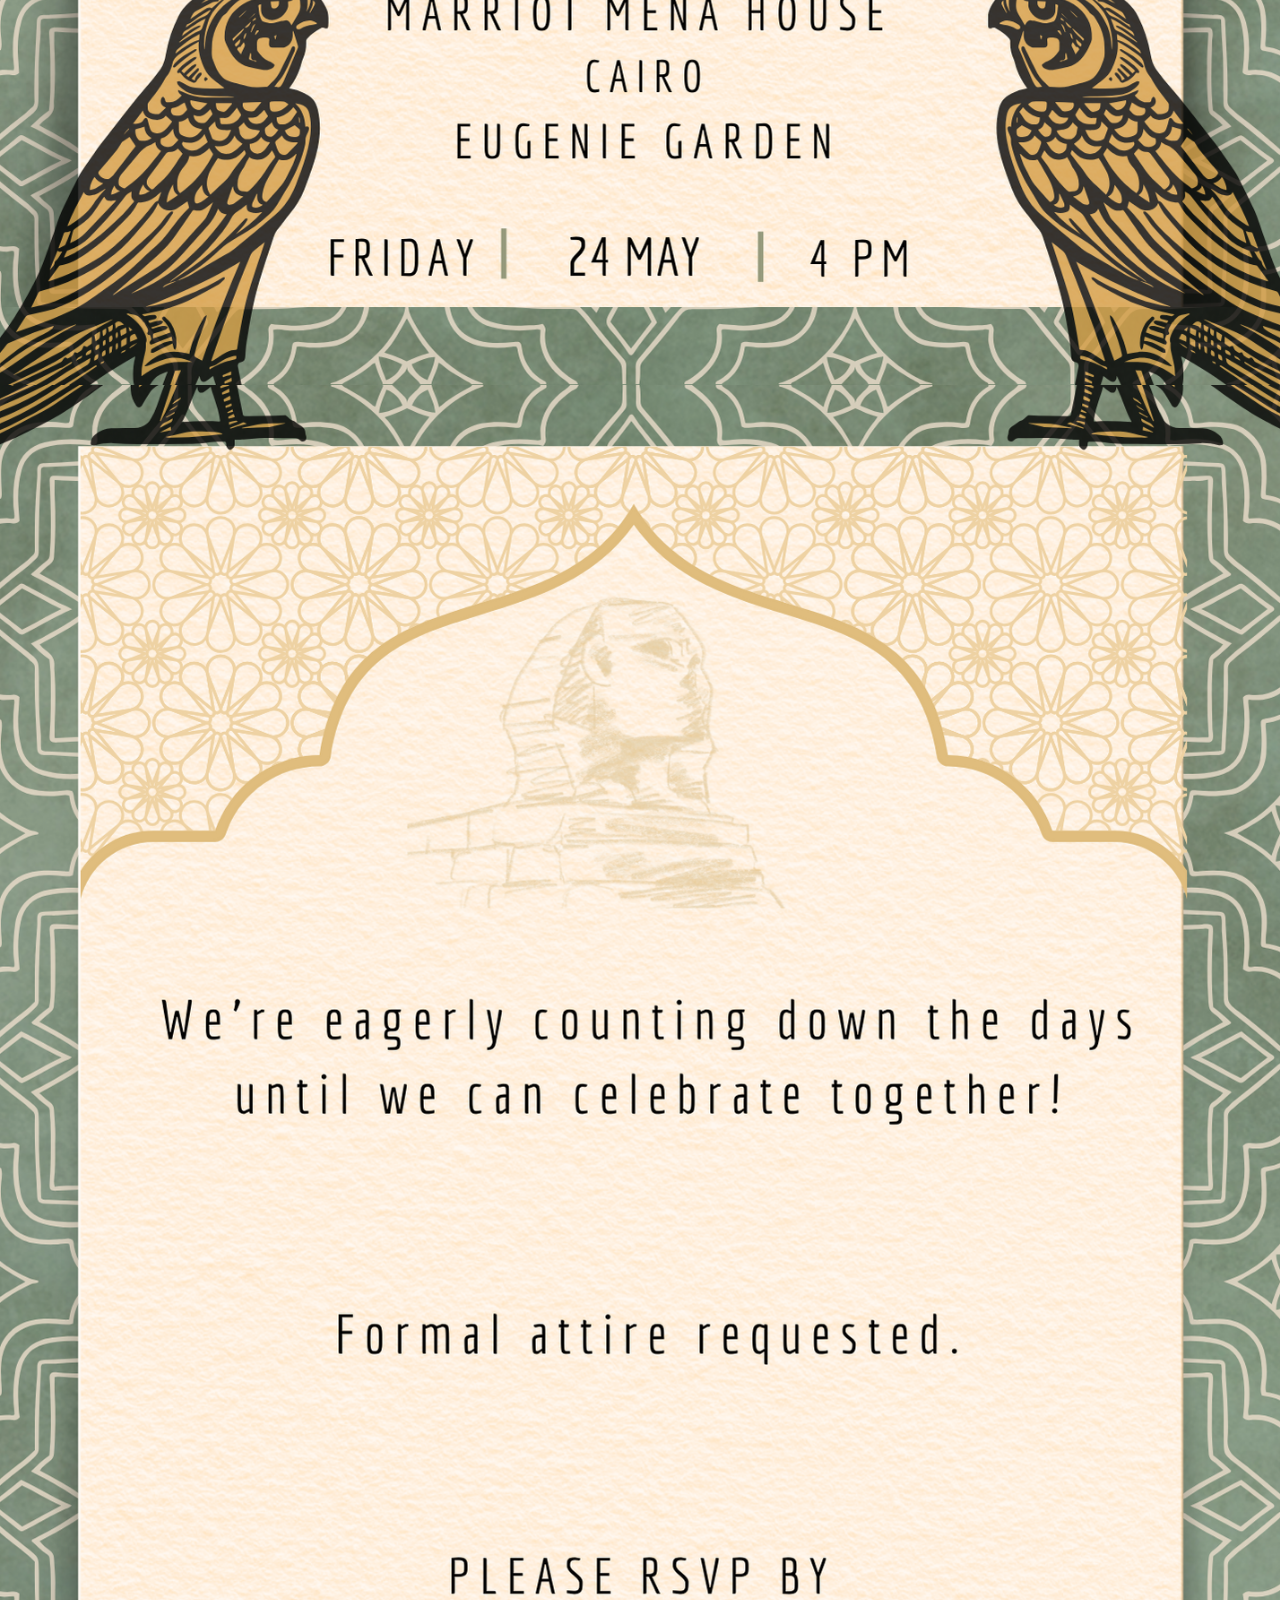
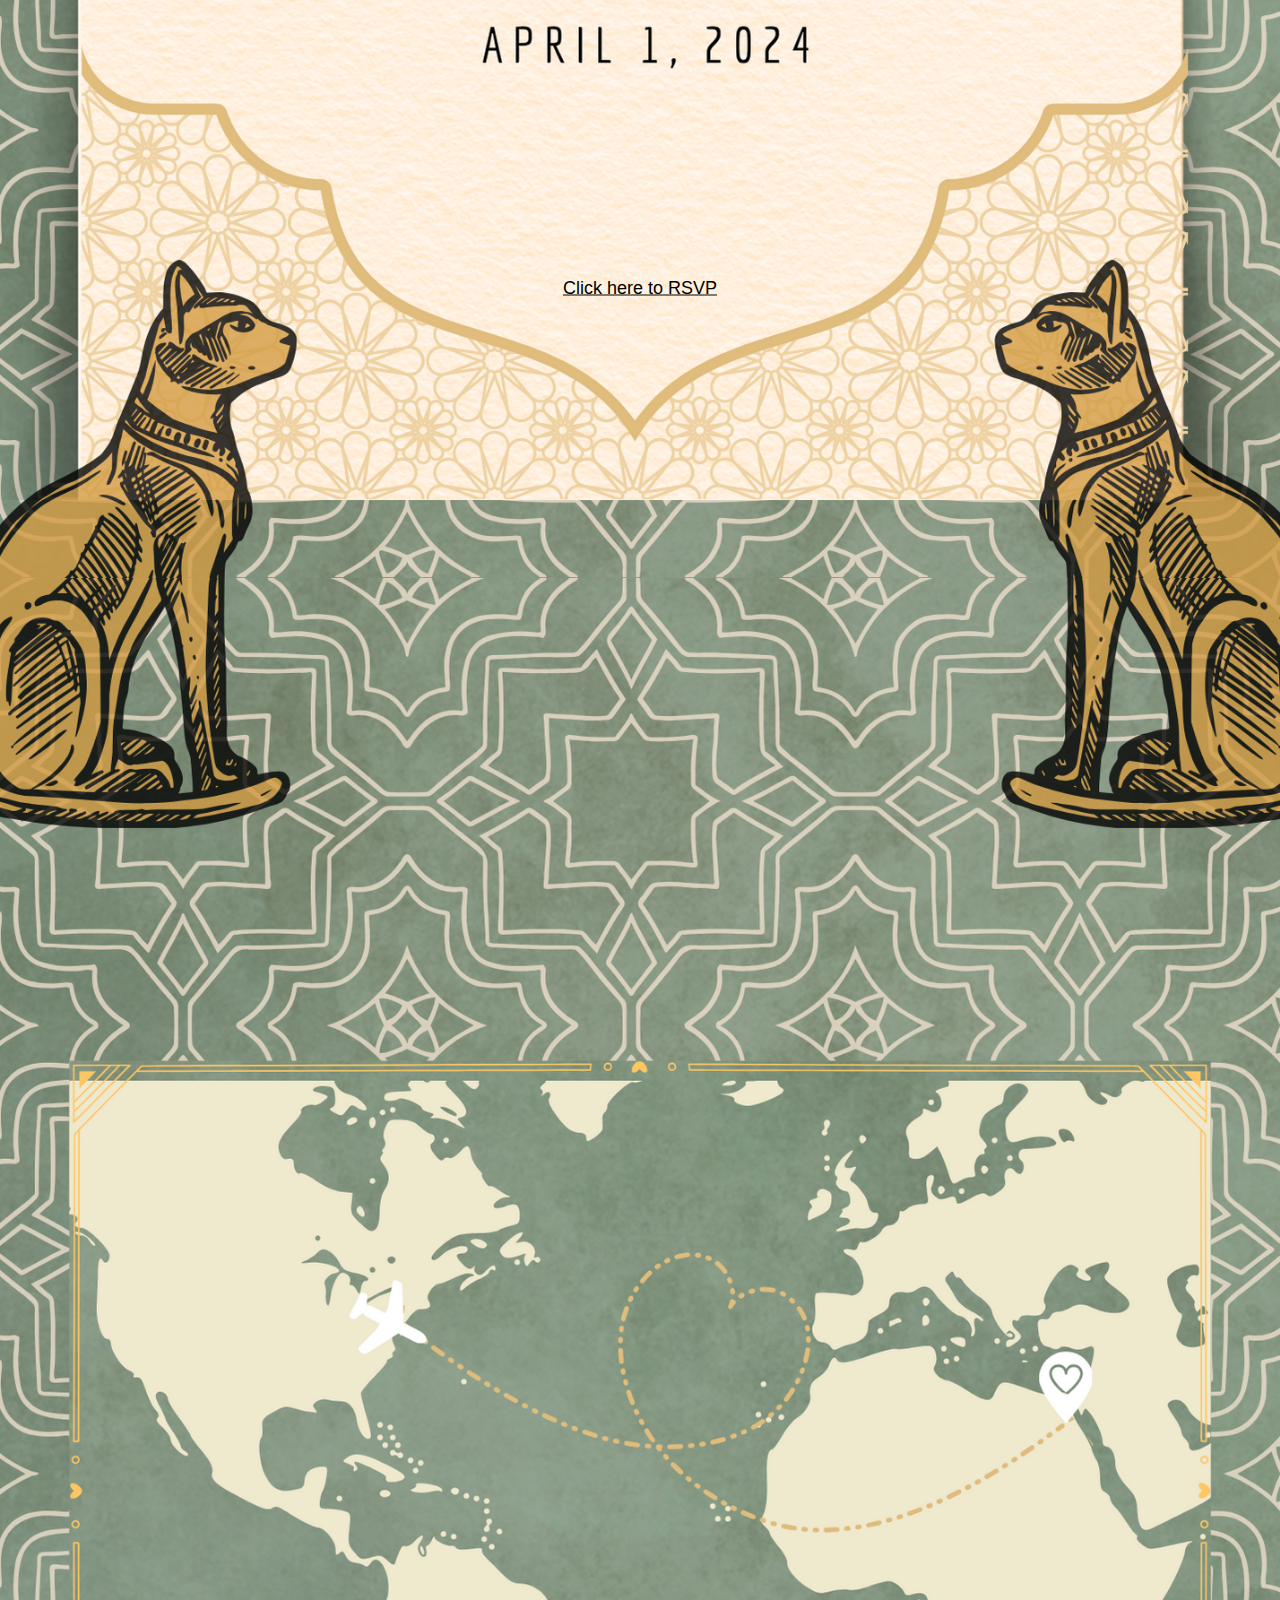
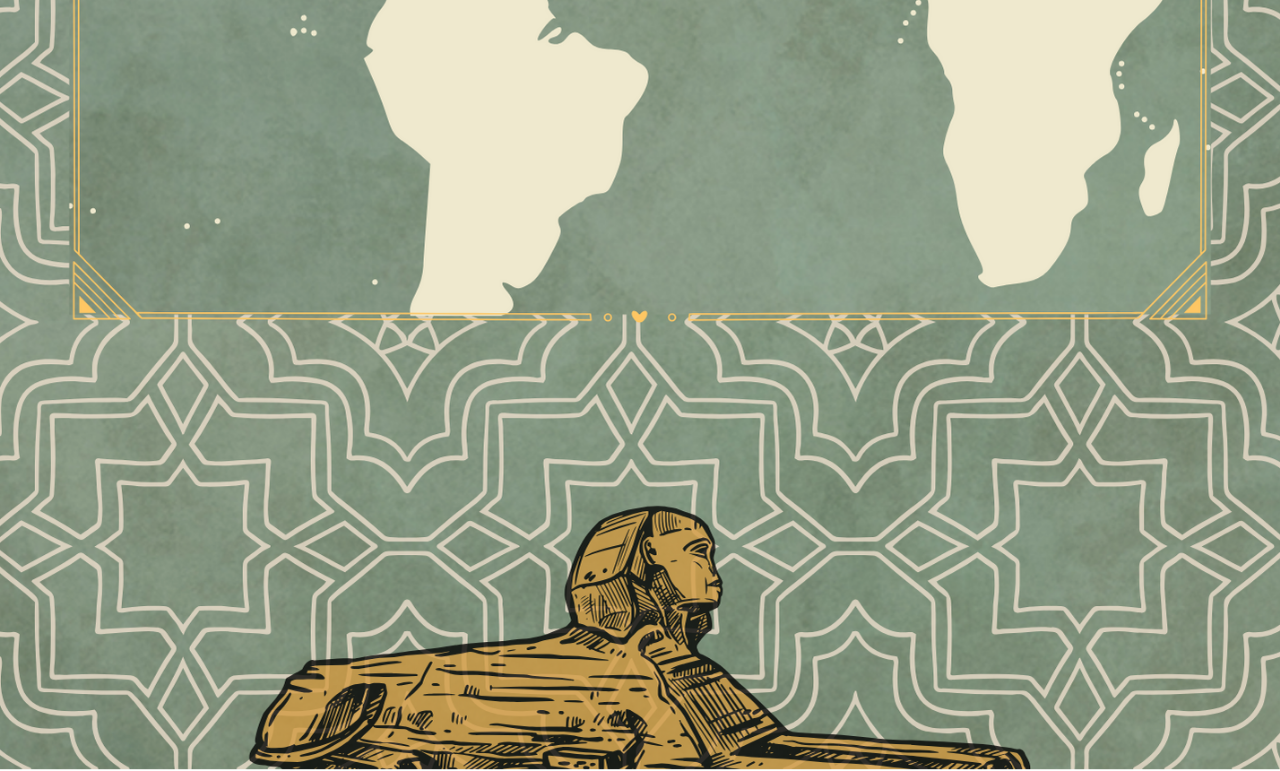
==== commit d45fdaf8: "updated link and pages" ====
--- a/index.html
+++ b/index.html
@@ -8,13 +8,13 @@
 </head>
 
 <body>
-    <div style="width:100%"><img src="images/5.png" style="width:100%" /></div>
     <div style="width:100%"><img src="images/1.png" style="width:100%" /></div>
+    <div style="width:100%"><img src="images/2.png" style="width:100%" /></div>
     <div style="width:100%">
-        <img src="images/2.png" style="width:100%" />
-        <a href="https://rsvpify.com" class="btn">Click here to RSVP</a>
+        <img src="images/3.png" style="width:100%" />
+        <a href="https://www.zola.com/wedding/mohammadandnoshin" class="btn">Click here to RSVP</a>
     </div>
-    <div style="width:100%"><img src="images/6.png" style="width:100%" /></div>
+    <div style="width:100%"><img src="images/4.png" style="width:100%" /></div>
 
 </body>
 
--- a/style.css
+++ b/style.css
@@ -1,6 +1,6 @@
 body {
-    /* background: #7B8B76; */
-    background: #FFFFFF;
+    background: #7B8B76;
+    /* background: #FFFFFF; */
     padding: 0 0px;
     color: white; /* Change my color to yellow */
     margin: 0;
@@ -25,12 +25,12 @@
 
   button, .btn{
     position: absolute;
-    bottom: 26.5%;
+    bottom: 15%;
     left: 50%;
     transform: translate(-50%, -50%);
     font-family: Verdana, Geneva, Tahoma, sans-serif;
     text-decoration: underline;
-    font-size: large;
+    font-size: 2vh;
   }
 
   a:link{
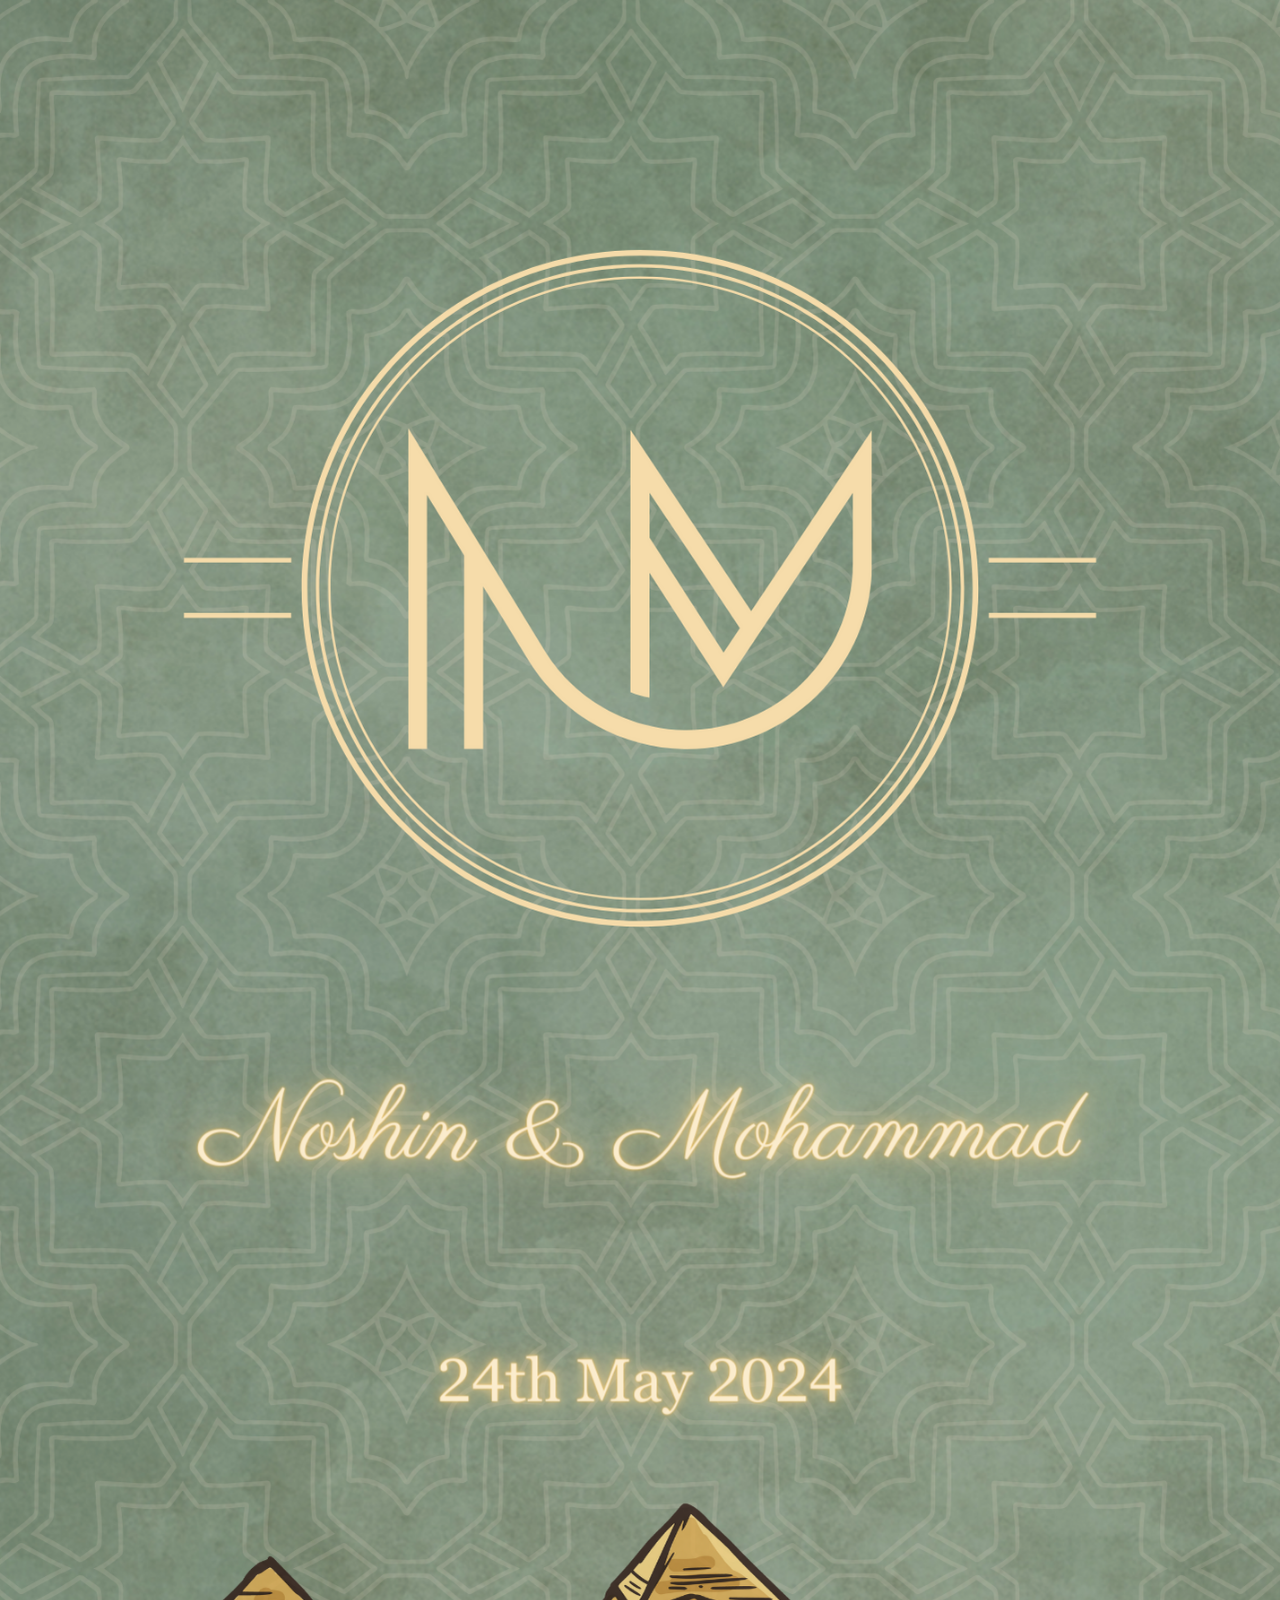
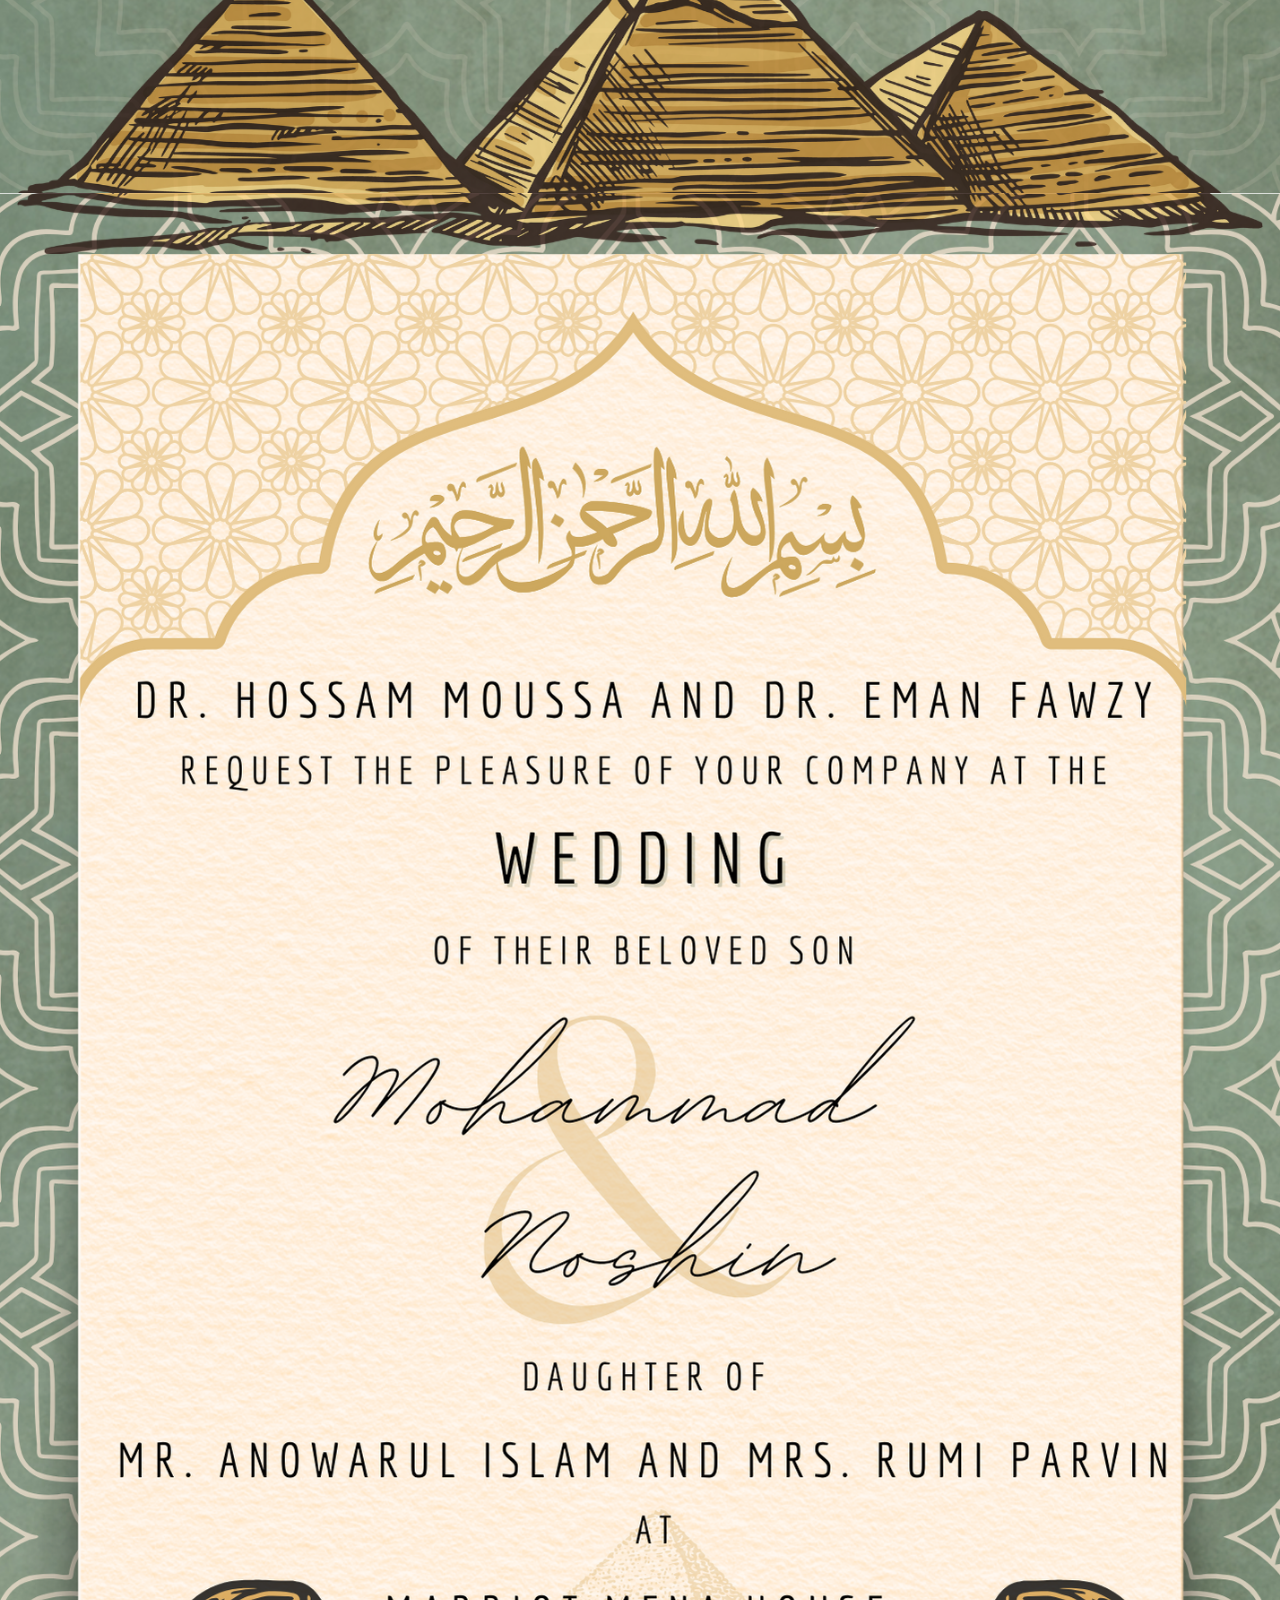
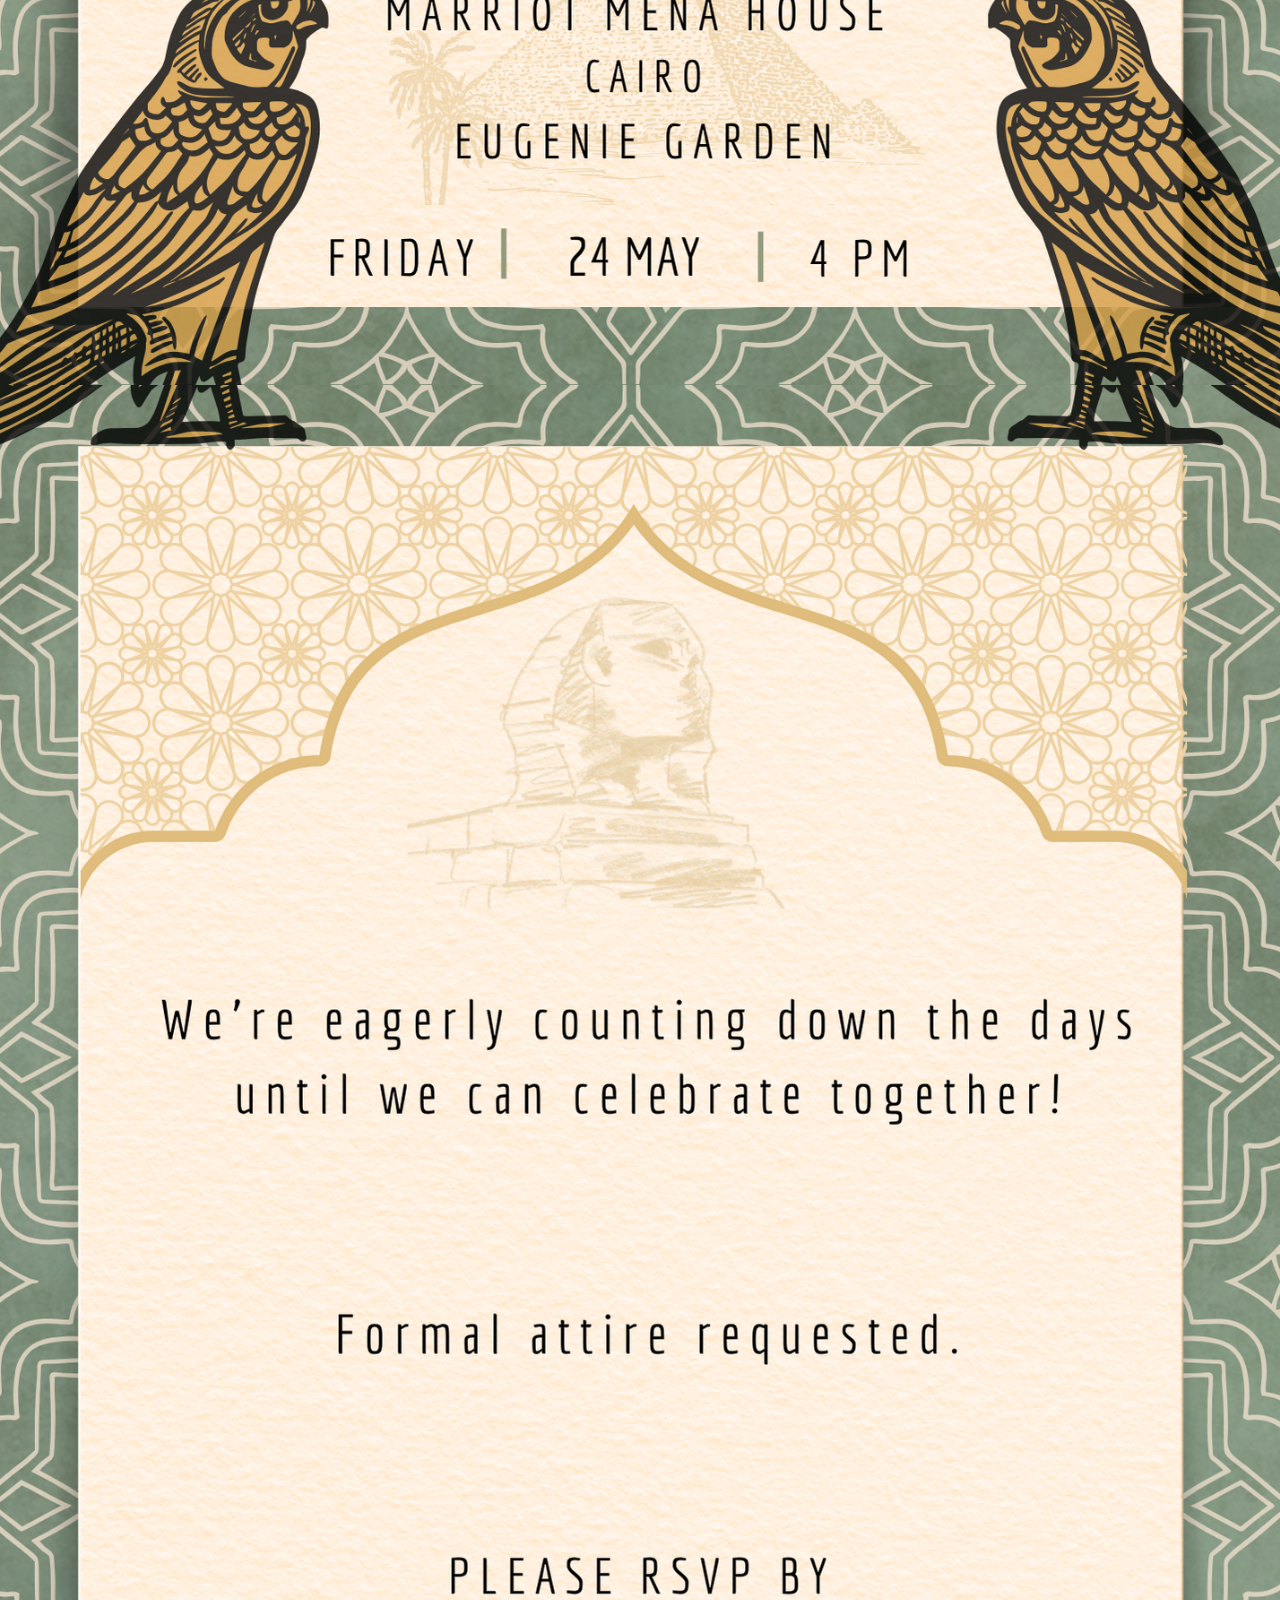
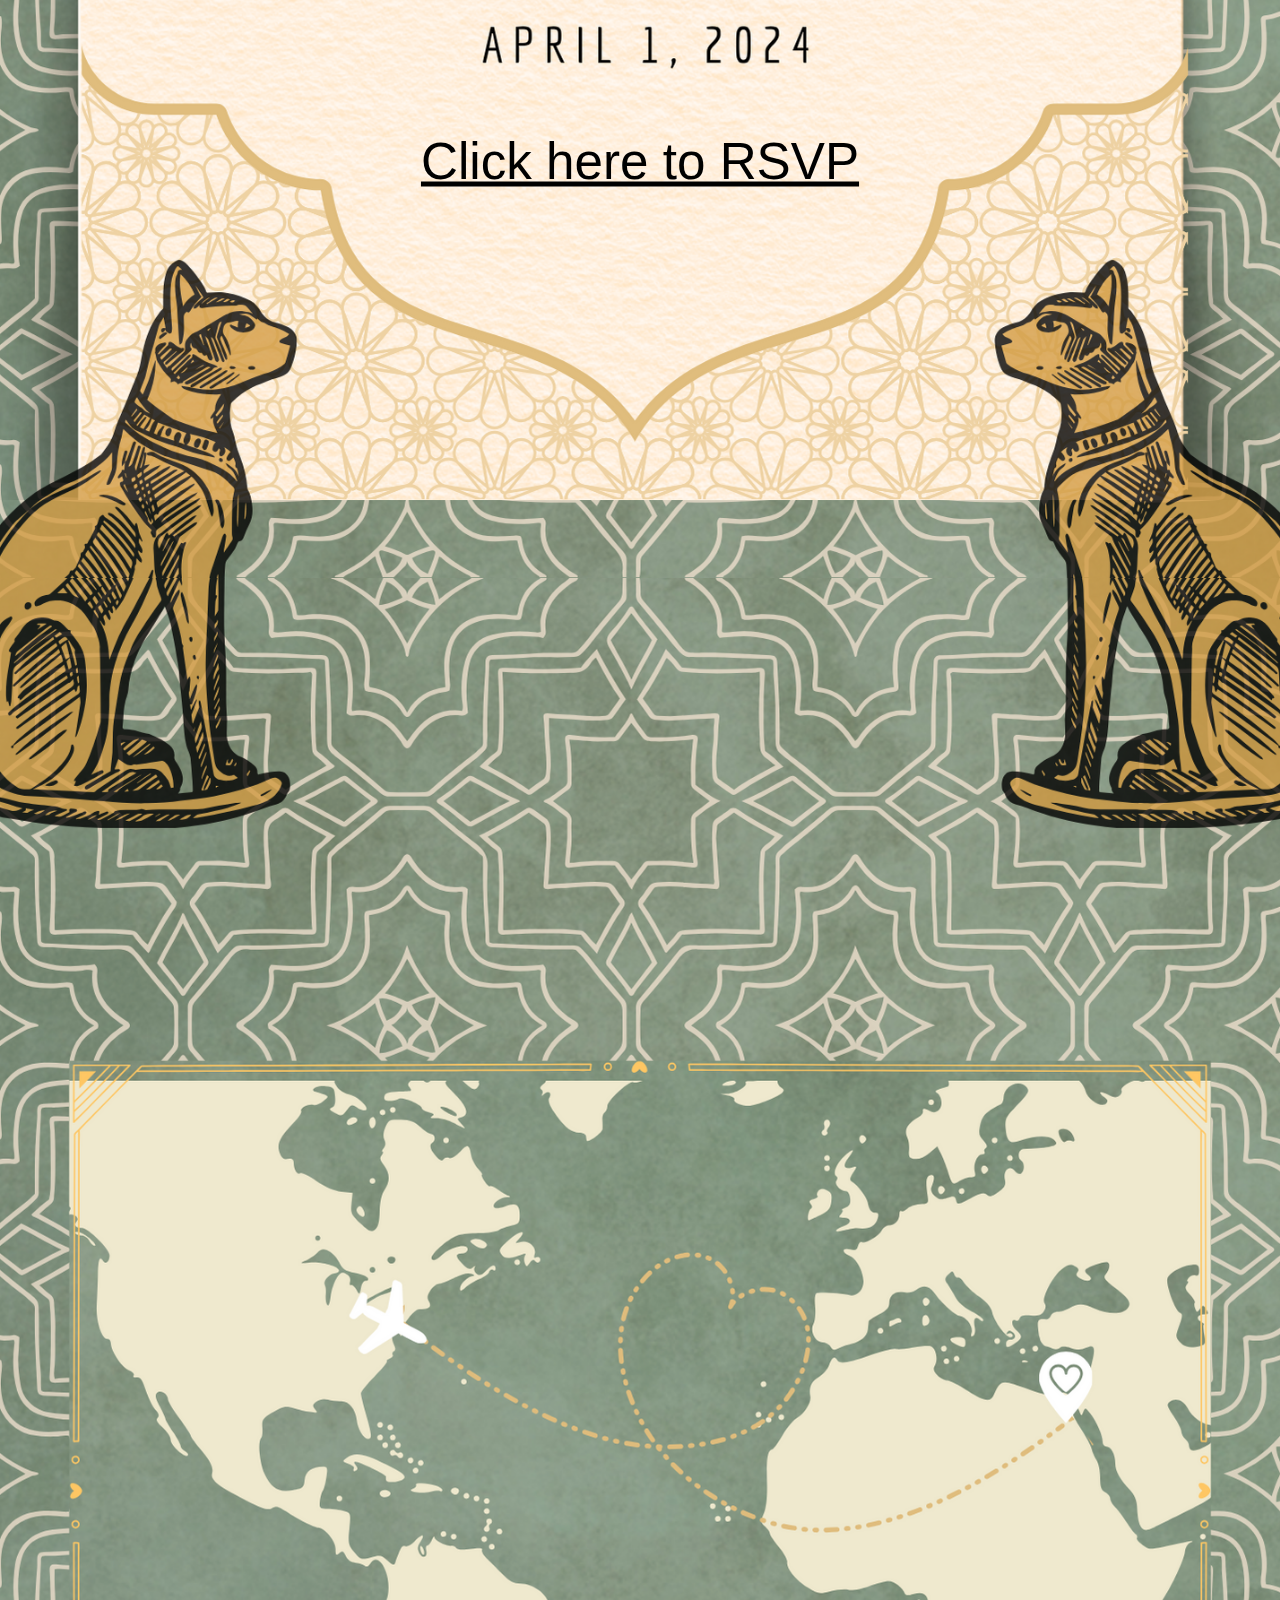
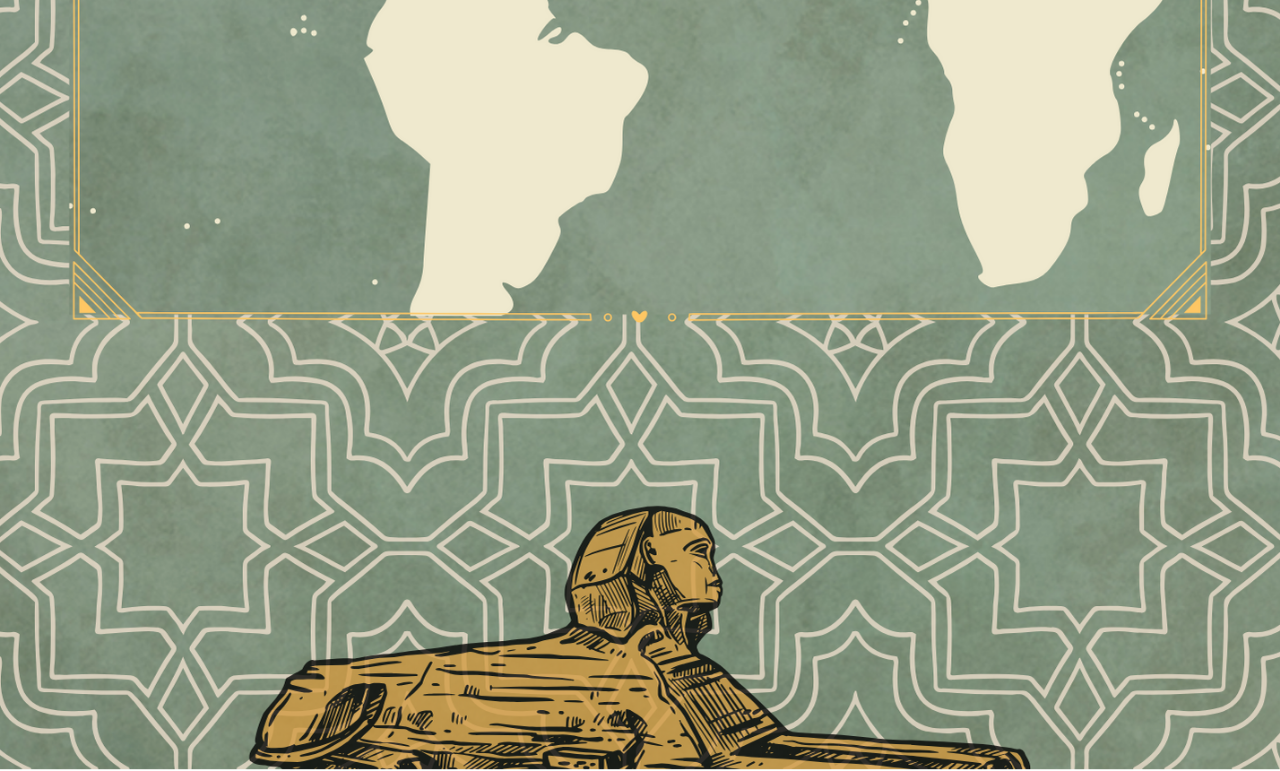
==== commit 581b13be: "title" ====
--- a/index.html
+++ b/index.html
@@ -2,7 +2,7 @@
 <html>
 
 <head>
-    <title>mohammadxnoshin</title>
+    <title>Mohammad & Noshin's Wedding</title>
     <link rel="stylesheet" href="style.css">
     <meta name="viewport" content="width=device-width, height=device-height, initial-scale=1.0, viewport-fit=cover">
 </head>
--- a/style.css
+++ b/style.css
@@ -25,12 +25,12 @@
 
   button, .btn{
     position: absolute;
-    bottom: 15%;
+    bottom: 20%;
     left: 50%;
     transform: translate(-50%, -50%);
     font-family: Verdana, Geneva, Tahoma, sans-serif;
     text-decoration: underline;
-    font-size: 2vh;
+    font-size: 4vw;
   }
 
   a:link{
